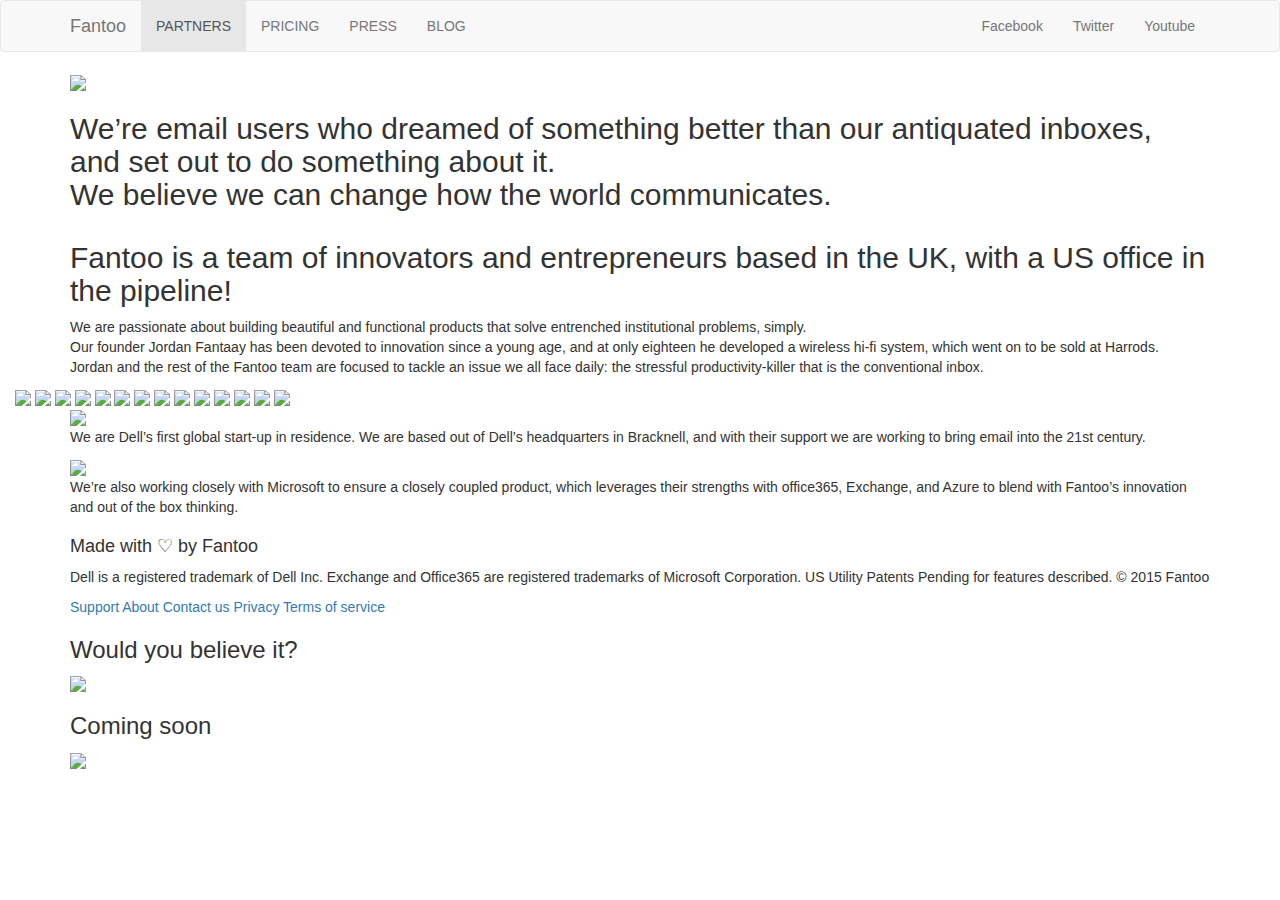
==== about.html @ 9279d4f7 "Added all webpages and basic html content" ====
<!DOCTYPE html>
<html lang="en">
  <head>
    <meta charset="utf-8">
    <meta http-equiv="X-UA-Compatible" content="IE=edge">
    <meta name="viewport" content="width=device-width, initial-scale=1">
    <!-- The above 3 meta tags *must* come first in the head; any other head content must come *after* these tags -->
    <title>About Page | Fantoo</title>

    <!-- Bootstrap -->
    <link href="css/bootstrap.min.css" rel="stylesheet">
    <link href="css/style.css" rel="stylesheet">
    <!-- HTML5 shim and Respond.js for IE8 support of HTML5 elements and media queries -->
    <!-- WARNING: Respond.js doesn't work if you view the page via file:// -->
    <!--[if lt IE 9]>
      <script src="https://oss.maxcdn.com/html5shiv/3.7.2/html5shiv.min.js"></script>
      <script src="https://oss.maxcdn.com/respond/1.4.2/respond.min.js"></script>
    <![endif]-->
  </head>
  <body>
    <nav class="navbar navbar-default">
      <div class="container">
        <div class="navbar-header">
          <button type="button" class="navbar-toggle collapsed" data-toggle="collapse" data-target="#navbar" aria-expanded="false" aria-controls="navbar">
            <span class="sr-only">Toggle navigation</span>
            <span class="icon-bar"></span>
            <span class="icon-bar"></span>
            <span class="icon-bar"></span>
          </button>
          <a class="navbar-brand" href="#">Fantoo</a>
        </div>
        <div id="navbar" class="navbar-collapse collapse">
          <ul class="nav navbar-nav">
            <li class="active"><a href="#">PARTNERS</a></li>
            <li><a href="#about">PRICING</a></li>
            <li><a href="#contact">PRESS</a></li>
            <li><a href="#contact">BLOG</a></li>
          </ul>
          <ul class="nav navbar-nav navbar-right">
            <li><a href="#">Facebook</a></li>
            <li><a href="#">Twitter</a></li>
            <li><a href="#">Youtube</a></li>
          </ul>
        </div>
      </div>
    </nav>
    <div class="container-fluid">
      <div class="container">
        <img src="http://lorempixel.com/50/50">
        <h2>We’re email users who dreamed of something better than our antiquated inboxes, and set out to do something about it.</br>We believe we can change how the world communicates.</h2>
      </div>
    </div>
    <div class="container-fluid">
      <div class="container">
        <h2>Fantoo is a team of innovators and entrepreneurs based in the UK, with a US office in the pipeline!</h2>
        <p>We are passionate about building beautiful and functional products that solve entrenched institutional problems, simply.</br>
        Our founder Jordan Fantaay has been devoted to innovation since a young age, and at only eighteen he developed a wireless hi-fi system, which went on to be sold at Harrods.</br>
        Jordan and the rest of the Fantoo team are focused to tackle an issue we all face daily: the stressful productivity-killer that is the conventional inbox.</p>
      </div>
    </div>
    <div class="container-fluid">
      <img src="http://lorempixel.com/100/100/">
      <img src="http://lorempixel.com/100/100/">
      <img src="http://lorempixel.com/100/100/">
      <img src="http://lorempixel.com/100/100/">
      <img src="http://lorempixel.com/100/100/">
      <img src="http://lorempixel.com/100/100/">
      <img src="http://lorempixel.com/100/100/">
      <img src="http://lorempixel.com/100/100/">
      <img src="http://lorempixel.com/100/100/">
      <img src="http://lorempixel.com/100/100/">
      <img src="http://lorempixel.com/100/100/">
      <img src="http://lorempixel.com/100/100/">
      <img src="http://lorempixel.com/100/100/">
      <img src="http://lorempixel.com/100/100/">
    </div>
    <div class="container-fluid">
      <div class="container">
        <img src="http://lorempixel.com/50/50">
        <p>We are Dell’s first global start-up in residence. We are based out of Dell’s headquarters in Bracknell, and with their support we are working to bring email into the 21st century.</p>
      </div>
    </div>
    <div class="container-fluid">
      <div class="container">
        <img src="http://lorempixel.com/50/50">
        <p>We’re also working closely with Microsoft to ensure a closely coupled product, which leverages their strengths with office365, Exchange, and Azure to blend with Fantoo’s innovation and out of the box thinking.</p>
      </div>
    </div>
    <footer class="container">
      <h4>Made with &#9825; by Fantoo</h4>
      <p>Dell is a registered trademark of Dell Inc. Exchange and Office365 are registered trademarks of Microsoft Corporation. US Utility Patents Pending for features described.
      &#169; 2015 Fantoo</p>
      <div>
        <a href="#">Support</a>
        <a href="#">About</a>
        <a href="#">Contact us</a>
        <a href="#">Privacy</a>
        <a href="#">Terms of service</a>
      </div>
      <div>
        <h3>Would you believe it?</h3>
        <img src="http://lorempixel.com/100/50/">
      </div>
      <div>
        <h3>Coming soon</h3>
        <img src="http://lorempixel.com/100/50/">
      </div>
    </footer>
    <!-- jQuery (necessary for Bootstrap's JavaScript plugins) -->
    <script src="https://ajax.googleapis.com/ajax/libs/jquery/1.11.3/jquery.min.js"></script>
    <!-- Include all compiled plugins (below), or include individual files as needed -->
    <script src="js/bootstrap.min.js"></script>
  </body>
</html>
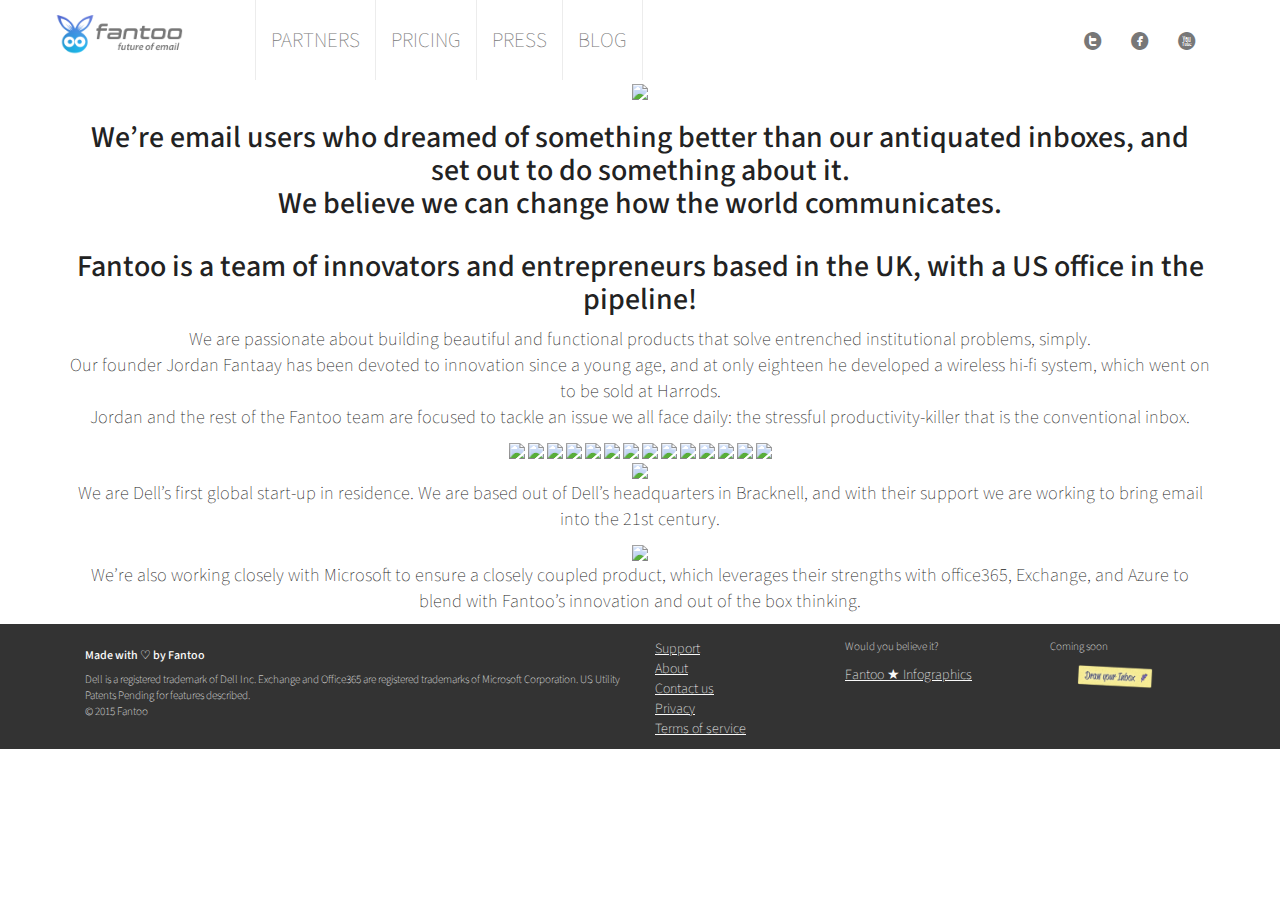
==== commit e5e63f59: "Added nav and footer to most pages. Added styling to press page." ====
--- a/about.html
+++ b/about.html
@@ -5,11 +5,16 @@
     <meta http-equiv="X-UA-Compatible" content="IE=edge">
     <meta name="viewport" content="width=device-width, initial-scale=1">
     <!-- The above 3 meta tags *must* come first in the head; any other head content must come *after* these tags -->
-    <title>About Page | Fantoo</title>
+    <title>Fantoo - Future Of Email</title>
 
     <!-- Bootstrap -->
     <link href="css/bootstrap.min.css" rel="stylesheet">
+    <!-- Custome -->
+    <link rel="stylesheet" type="text/css" href="fonts/budicon/css/budicon.css">
+    <link rel="stylesheet" type="text/css" href="fonts/monosocialiconsfont/css/monosocialiconsfont.css">
     <link href="css/style.css" rel="stylesheet">
+    <!-- Google Fonts -->
+    <link href='https://fonts.googleapis.com/css?family=Source+Sans+Pro:400,400italic,700,300' rel='stylesheet' type='text/css'>
     <!-- HTML5 shim and Respond.js for IE8 support of HTML5 elements and media queries -->
     <!-- WARNING: Respond.js doesn't work if you view the page via file:// -->
     <!--[if lt IE 9]>
@@ -23,23 +28,21 @@
         <div class="navbar-header">
           <button type="button" class="navbar-toggle collapsed" data-toggle="collapse" data-target="#navbar" aria-expanded="false" aria-controls="navbar">
             <span class="sr-only">Toggle navigation</span>
-            <span class="icon-bar"></span>
-            <span class="icon-bar"></span>
-            <span class="icon-bar"></span>
+            <h5>MENU</h5>
           </button>
-          <a class="navbar-brand" href="#">Fantoo</a>
+          <a class="navbar-brand logo" href="index.html"></a>
         </div>
         <div id="navbar" class="navbar-collapse collapse">
           <ul class="nav navbar-nav">
-            <li class="active"><a href="#">PARTNERS</a></li>
-            <li><a href="#about">PRICING</a></li>
-            <li><a href="#contact">PRESS</a></li>
-            <li><a href="#contact">BLOG</a></li>
+            <li><a href="resellers_partners.html">PARTNERS</a></li>
+            <li><a href="pricing.html">PRICING</a></li>
+            <li><a href="press.html">PRESS</a></li>
+            <li><a class="last_nav_link" href="http://blog.fantoo.net/">BLOG</a></li>
           </ul>
-          <ul class="nav navbar-nav navbar-right">
-            <li><a href="#">Facebook</a></li>
-            <li><a href="#">Twitter</a></li>
-            <li><a href="#">Youtube</a></li>
+          <ul class="nav navbar-nav navbar-right hidden-sm hidden-xs social_buttons">
+            <li><a href="#"><i class="monosocial-circletwitter" ></i></a></li>
+            <li><a href="#"><i class="monosocial-circlefacebook"></i></a></li>
+            <li><a href="#"><i class="monosocial-circleyoutube"></i></a></li>
           </ul>
         </div>
       </div>
@@ -86,24 +89,29 @@
         <p>We’re also working closely with Microsoft to ensure a closely coupled product, which leverages their strengths with office365, Exchange, and Azure to blend with Fantoo’s innovation and out of the box thinking.</p>
       </div>
     </div>
-    <footer class="container">
-      <h4>Made with &#9825; by Fantoo</h4>
-      <p>Dell is a registered trademark of Dell Inc. Exchange and Office365 are registered trademarks of Microsoft Corporation. US Utility Patents Pending for features described.
-      &#169; 2015 Fantoo</p>
-      <div>
-        <a href="#">Support</a>
-        <a href="#">About</a>
-        <a href="#">Contact us</a>
-        <a href="#">Privacy</a>
-        <a href="#">Terms of service</a>
-      </div>
-      <div>
-        <h3>Would you believe it?</h3>
-        <img src="http://lorempixel.com/100/50/">
-      </div>
-      <div>
-        <h3>Coming soon</h3>
-        <img src="http://lorempixel.com/100/50/">
+    <footer class="container_fluid">
+      <div class="container">
+        <div class="col-xs-12 col-md-6 left_align_md">
+          <h6>Made with &#9825; by Fantoo</h6>
+          <p >Dell is a registered trademark of Dell Inc. Exchange and Office365 are registered trademarks of Microsoft Corporation. US Utility Patents Pending for features described.
+          <br>
+          &#169;  2015 Fantoo</p>
+        </div>
+        <ul class="col-xs-6 col-md-2 left_align_md">
+          <li><a href="support.html">Support</a></li>
+          <li><a href="about.html">About</a></li>
+          <li><a href="contact.html">Contact us</a></li>
+          <li><a href="privacy.html">Privacy</a></li>
+          <li><a href="terms_of_service.html">Terms of service</a></li>
+        </ul>
+        <div class="col-xs-6 col-md-2 left_align_md">
+          <p>Would you believe it?</p>
+          <a href="#">Fantoo ★ Infographics</a>
+        </div>
+        <div class="col-xs-6 col-md-2 coming_soon left_align_md">
+          <p class="col-xs-12 ">Coming soon</p>
+          <img class="col-xs-8 col-xs-offset-2" src="images/drawyourinbox.png">
+        </div>
       </div>
     </footer>
     <!-- jQuery (necessary for Bootstrap's JavaScript plugins) -->
--- a/fonts/budicon/css/budicon.css
+++ b/fonts/budicon/css/budicon.css
@@ -0,0 +1,2590 @@
+@charset "UTF-8";
+
+@font-face {
+  font-family: "budicon";
+  src:url("../fonts/budicon.eot");
+  src:url("../fonts/budicon.eot?#iefix") format("embedded-opentype"),
+    url("../fonts/budicon.woff") format("woff"),
+    url("../fonts/budicon.ttf") format("truetype"),
+    url("../fonts/budicon.svg#budicon") format("svg");
+  font-weight: normal;
+  font-style: normal;
+
+}
+
+/*[data-icon]:before {
+  font-family: "budicon" !important;
+  content: attr(data-icon);
+  font-style: normal !important;
+  font-weight: normal !important;
+  font-variant: normal !important;
+  text-transform: none !important;
+  speak: none;
+  line-height: 1;
+  -webkit-font-smoothing: antialiased;
+  -moz-osx-font-smoothing: grayscale;
+}*/
+
+[class^="budicon-"]:before,
+[class*=" budicon-"]:before {
+  font-family: "budicon" !important;
+  font-style: normal !important;
+  font-weight: normal !important;
+  font-variant: normal !important;
+  text-transform: none !important;
+  speak: none;
+  line-height: 1;
+  -webkit-font-smoothing: antialiased;
+  -moz-osx-font-smoothing: grayscale;
+}
+
+.budicon-budicon:before {
+  content: "a";
+}
+.budicon-budicon-1:before {
+  content: "b";
+}
+.budicon-budicon-2:before {
+  content: "c";
+}
+.budicon-budicon-3:before {
+  content: "d";
+}
+.budicon-budicon-4:before {
+  content: "e";
+}
+.budicon-budicon-5:before {
+  content: "f";
+}
+.budicon-budicon-6:before {
+  content: "g";
+}
+.budicon-budicon-7:before {
+  content: "h";
+}
+.budicon-budicon-8:before {
+  content: "i";
+}
+.budicon-budicon-9:before {
+  content: "j";
+}
+.budicon-budicon-10:before {
+  content: "k";
+}
+.budicon-budicon-11:before {
+  content: "l";
+}
+.budicon-budicon-12:before {
+  content: "m";
+}
+.budicon-budicon-13:before {
+  content: "n";
+}
+.budicon-budicon-14:before {
+  content: "o";
+}
+.budicon-budicon-15:before {
+  content: "p";
+}
+.budicon-budicon-16:before {
+  content: "q";
+}
+.budicon-budicon-17:before {
+  content: "r";
+}
+.budicon-budicon-18:before {
+  content: "s";
+}
+.budicon-budicon-19:before {
+  content: "t";
+}
+.budicon-budicon-20:before {
+  content: "u";
+}
+.budicon-budicon-21:before {
+  content: "v";
+}
+.budicon-budicon-22:before {
+  content: "w";
+}
+.budicon-budicon-23:before {
+  content: "x";
+}
+.budicon-budicon-24:before {
+  content: "y";
+}
+.budicon-budicon-25:before {
+  content: "z";
+}
+.budicon-budicon-26:before {
+  content: "A";
+}
+.budicon-budicon-27:before {
+  content: "B";
+}
+.budicon-budicon-28:before {
+  content: "C";
+}
+.budicon-budicon-29:before {
+  content: "D";
+}
+.budicon-budicon-30:before {
+  content: "E";
+}
+.budicon-budicon-31:before {
+  content: "F";
+}
+.budicon-budicon-32:before {
+  content: "G";
+}
+.budicon-budicon-33:before {
+  content: "H";
+}
+.budicon-budicon-34:before {
+  content: "I";
+}
+.budicon-budicon-35:before {
+  content: "J";
+}
+.budicon-budicon-36:before {
+  content: "K";
+}
+.budicon-budicon-37:before {
+  content: "L";
+}
+.budicon-budicon-38:before {
+  content: "M";
+}
+.budicon-budicon-39:before {
+  content: "N";
+}
+.budicon-budicon-40:before {
+  content: "O";
+}
+.budicon-budicon-41:before {
+  content: "P";
+}
+.budicon-budicon-42:before {
+  content: "Q";
+}
+.budicon-budicon-43:before {
+  content: "R";
+}
+.budicon-budicon-44:before {
+  content: "S";
+}
+.budicon-budicon-45:before {
+  content: "T";
+}
+.budicon-budicon-46:before {
+  content: "U";
+}
+.budicon-budicon-47:before {
+  content: "V";
+}
+.budicon-budicon-48:before {
+  content: "W";
+}
+.budicon-budicon-49:before {
+  content: "X";
+}
+.budicon-budicon-50:before {
+  content: "Y";
+}
+.budicon-budicon-51:before {
+  content: "Z";
+}
+.budicon-budicon-52:before {
+  content: "0";
+}
+.budicon-budicon-53:before {
+  content: "1";
+}
+.budicon-budicon-54:before {
+  content: "2";
+}
+.budicon-budicon-55:before {
+  content: "3";
+}
+.budicon-budicon-56:before {
+  content: "4";
+}
+.budicon-budicon-57:before {
+  content: "5";
+}
+.budicon-budicon-58:before {
+  content: "6";
+}
+.budicon-budicon-59:before {
+  content: "7";
+}
+.budicon-budicon-60:before {
+  content: "8";
+}
+.budicon-budicon-61:before {
+  content: "9";
+}
+.budicon-budicon-62:before {
+  content: "!";
+}
+.budicon-budicon-63:before {
+  content: "\"";
+}
+.budicon-budicon-64:before {
+  content: "#";
+}
+.budicon-budicon-65:before {
+  content: "$";
+}
+.budicon-budicon-66:before {
+  content: "%";
+}
+.budicon-budicon-67:before {
+  content: "&";
+}
+.budicon-budicon-68:before {
+  content: "'";
+}
+.budicon-budicon-69:before {
+  content: "(";
+}
+.budicon-budicon-70:before {
+  content: ")";
+}
+.budicon-budicon-71:before {
+  content: "*";
+}
+.budicon-budicon-72:before {
+  content: "+";
+}
+.budicon-budicon-73:before {
+  content: ",";
+}
+.budicon-budicon-74:before {
+  content: "-";
+}
+.budicon-budicon-75:before {
+  content: ".";
+}
+.budicon-budicon-76:before {
+  content: "/";
+}
+.budicon-budicon-77:before {
+  content: ":";
+}
+.budicon-budicon-78:before {
+  content: ";";
+}
+.budicon-budicon-79:before {
+  content: "<";
+}
+.budicon-budicon-80:before {
+  content: "=";
+}
+.budicon-budicon-81:before {
+  content: ">";
+}
+.budicon-budicon-82:before {
+  content: "?";
+}
+.budicon-budicon-83:before {
+  content: "@";
+}
+.budicon-budicon-84:before {
+  content: "[";
+}
+.budicon-budicon-85:before {
+  content: "]";
+}
+.budicon-budicon-86:before {
+  content: "^";
+}
+.budicon-budicon-87:before {
+  content: "_";
+}
+.budicon-budicon-88:before {
+  content: "`";
+}
+.budicon-budicon-89:before {
+  content: "{";
+}
+.budicon-budicon-90:before {
+  content: "|";
+}
+.budicon-budicon-91:before {
+  content: "}";
+}
+.budicon-budicon-92:before {
+  content: "~";
+}
+.budicon-budicon-93:before {
+  content: "\\";
+}
+.budicon-budicon-94:before {
+  content: "\e000";
+}
+.budicon-budicon-95:before {
+  content: "\e001";
+}
+.budicon-budicon-96:before {
+  content: "\e002";
+}
+.budicon-budicon-97:before {
+  content: "\e003";
+}
+.budicon-budicon-98:before {
+  content: "\e004";
+}
+.budicon-budicon-99:before {
+  content: "\e005";
+}
+.budicon-budicon-100:before {
+  content: "\e006";
+}
+.budicon-budicon-101:before {
+  content: "\e007";
+}
+.budicon-budicon-102:before {
+  content: "\e008";
+}
+.budicon-budicon-103:before {
+  content: "\e009";
+}
+.budicon-budicon-104:before {
+  content: "\e00a";
+}
+.budicon-budicon-105:before {
+  content: "\e00b";
+}
+.budicon-budicon-106:before {
+  content: "\e00c";
+}
+.budicon-budicon-107:before {
+  content: "\e00d";
+}
+.budicon-budicon-108:before {
+  content: "\e00e";
+}
+.budicon-budicon-109:before {
+  content: "\e00f";
+}
+.budicon-budicon-110:before {
+  content: "\e010";
+}
+.budicon-budicon-111:before {
+  content: "\e011";
+}
+.budicon-budicon-112:before {
+  content: "\e012";
+}
+.budicon-budicon-113:before {
+  content: "\e013";
+}
+.budicon-budicon-114:before {
+  content: "\e014";
+}
+.budicon-budicon-115:before {
+  content: "\e015";
+}
+.budicon-budicon-116:before {
+  content: "\e016";
+}
+.budicon-budicon-117:before {
+  content: "\e017";
+}
+.budicon-budicon-118:before {
+  content: "\e018";
+}
+.budicon-budicon-119:before {
+  content: "\e019";
+}
+.budicon-budicon-120:before {
+  content: "\e01a";
+}
+.budicon-budicon-121:before {
+  content: "\e01b";
+}
+.budicon-budicon-122:before {
+  content: "\e01c";
+}
+.budicon-budicon-123:before {
+  content: "\e01d";
+}
+.budicon-budicon-124:before {
+  content: "\e01e";
+}
+.budicon-budicon-125:before {
+  content: "\e01f";
+}
+.budicon-budicon-126:before {
+  content: "\e020";
+}
+.budicon-budicon-127:before {
+  content: "\e021";
+}
+.budicon-budicon-128:before {
+  content: "\e022";
+}
+.budicon-budicon-129:before {
+  content: "\e023";
+}
+.budicon-budicon-130:before {
+  content: "\e024";
+}
+.budicon-budicon-131:before {
+  content: "\e025";
+}
+.budicon-budicon-132:before {
+  content: "\e026";
+}
+.budicon-budicon-133:before {
+  content: "\e027";
+}
+.budicon-budicon-134:before {
+  content: "\e028";
+}
+.budicon-budicon-135:before {
+  content: "\e029";
+}
+.budicon-budicon-136:before {
+  content: "\e02a";
+}
+.budicon-budicon-137:before {
+  content: "\e02b";
+}
+.budicon-budicon-138:before {
+  content: "\e02c";
+}
+.budicon-budicon-139:before {
+  content: "\e02d";
+}
+.budicon-budicon-140:before {
+  content: "\e02e";
+}
+.budicon-budicon-141:before {
+  content: "\e02f";
+}
+.budicon-budicon-142:before {
+  content: "\e030";
+}
+.budicon-budicon-143:before {
+  content: "\e031";
+}
+.budicon-budicon-144:before {
+  content: "\e032";
+}
+.budicon-budicon-145:before {
+  content: "\e033";
+}
+.budicon-budicon-146:before {
+  content: "\e034";
+}
+.budicon-budicon-147:before {
+  content: "\e035";
+}
+.budicon-budicon-148:before {
+  content: "\e036";
+}
+.budicon-budicon-149:before {
+  content: "\e037";
+}
+.budicon-budicon-150:before {
+  content: "\e038";
+}
+.budicon-budicon-151:before {
+  content: "\e039";
+}
+.budicon-budicon-152:before {
+  content: "\e03a";
+}
+.budicon-budicon-153:before {
+  content: "\e03b";
+}
+.budicon-budicon-154:before {
+  content: "\e03c";
+}
+.budicon-budicon-155:before {
+  content: "\e03d";
+}
+.budicon-budicon-156:before {
+  content: "\e03e";
+}
+.budicon-budicon-157:before {
+  content: "\e03f";
+}
+.budicon-budicon-158:before {
+  content: "\e040";
+}
+.budicon-budicon-159:before {
+  content: "\e041";
+}
+.budicon-budicon-160:before {
+  content: "\e042";
+}
+.budicon-budicon-161:before {
+  content: "\e043";
+}
+.budicon-budicon-162:before {
+  content: "\e044";
+}
+.budicon-budicon-163:before {
+  content: "\e045";
+}
+.budicon-budicon-164:before {
+  content: "\e046";
+}
+.budicon-budicon-165:before {
+  content: "\e047";
+}
+.budicon-budicon-166:before {
+  content: "\e048";
+}
+.budicon-budicon-167:before {
+  content: "\e049";
+}
+.budicon-budicon-168:before {
+  content: "\e04a";
+}
+.budicon-budicon-169:before {
+  content: "\e04b";
+}
+.budicon-budicon-170:before {
+  content: "\e04c";
+}
+.budicon-budicon-171:before {
+  content: "\e04d";
+}
+.budicon-budicon-172:before {
+  content: "\e04e";
+}
+.budicon-budicon-173:before {
+  content: "\e04f";
+}
+.budicon-budicon-174:before {
+  content: "\e050";
+}
+.budicon-budicon-175:before {
+  content: "\e051";
+}
+.budicon-budicon-176:before {
+  content: "\e052";
+}
+.budicon-budicon-177:before {
+  content: "\e053";
+}
+.budicon-budicon-178:before {
+  content: "\e054";
+}
+.budicon-budicon-179:before {
+  content: "\e055";
+}
+.budicon-budicon-180:before {
+  content: "\e056";
+}
+.budicon-budicon-181:before {
+  content: "\e057";
+}
+.budicon-budicon-182:before {
+  content: "\e058";
+}
+.budicon-budicon-183:before {
+  content: "\e059";
+}
+.budicon-budicon-184:before {
+  content: "\e05a";
+}
+.budicon-budicon-185:before {
+  content: "\e05b";
+}
+.budicon-budicon-186:before {
+  content: "\e05c";
+}
+.budicon-budicon-187:before {
+  content: "\e05d";
+}
+.budicon-budicon-188:before {
+  content: "\e05e";
+}
+.budicon-budicon-189:before {
+  content: "\e05f";
+}
+.budicon-budicon-190:before {
+  content: "\e060";
+}
+.budicon-budicon-191:before {
+  content: "\e061";
+}
+.budicon-budicon-192:before {
+  content: "\e062";
+}
+.budicon-budicon-193:before {
+  content: "\e063";
+}
+.budicon-budicon-194:before {
+  content: "\e064";
+}
+.budicon-budicon-195:before {
+  content: "\e065";
+}
+.budicon-budicon-196:before {
+  content: "\e066";
+}
+.budicon-budicon-197:before {
+  content: "\e067";
+}
+.budicon-budicon-198:before {
+  content: "\e068";
+}
+.budicon-budicon-199:before {
+  content: "\e069";
+}
+.budicon-budicon-200:before {
+  content: "\e06a";
+}
+.budicon-budicon-201:before {
+  content: "\e06b";
+}
+.budicon-budicon-202:before {
+  content: "\e06c";
+}
+.budicon-budicon-203:before {
+  content: "\e06d";
+}
+.budicon-budicon-204:before {
+  content: "\e06e";
+}
+.budicon-budicon-205:before {
+  content: "\e06f";
+}
+.budicon-budicon-206:before {
+  content: "\e070";
+}
+.budicon-budicon-207:before {
+  content: "\e071";
+}
+.budicon-budicon-208:before {
+  content: "\e072";
+}
+.budicon-budicon-209:before {
+  content: "\e073";
+}
+.budicon-budicon-210:before {
+  content: "\e074";
+}
+.budicon-budicon-211:before {
+  content: "\e075";
+}
+.budicon-budicon-212:before {
+  content: "\e076";
+}
+.budicon-budicon-213:before {
+  content: "\e077";
+}
+.budicon-budicon-214:before {
+  content: "\e078";
+}
+.budicon-budicon-215:before {
+  content: "\e079";
+}
+.budicon-budicon-216:before {
+  content: "\e07a";
+}
+.budicon-budicon-217:before {
+  content: "\e07b";
+}
+.budicon-budicon-218:before {
+  content: "\e07c";
+}
+.budicon-budicon-219:before {
+  content: "\e07d";
+}
+.budicon-budicon-220:before {
+  content: "\e07e";
+}
+.budicon-budicon-221:before {
+  content: "\e07f";
+}
+.budicon-budicon-222:before {
+  content: "\e080";
+}
+.budicon-budicon-223:before {
+  content: "\e081";
+}
+.budicon-budicon-224:before {
+  content: "\e082";
+}
+.budicon-budicon-225:before {
+  content: "\e083";
+}
+.budicon-budicon-226:before {
+  content: "\e084";
+}
+.budicon-budicon-227:before {
+  content: "\e085";
+}
+.budicon-budicon-228:before {
+  content: "\e086";
+}
+.budicon-budicon-229:before {
+  content: "\e087";
+}
+.budicon-budicon-230:before {
+  content: "\e088";
+}
+.budicon-budicon-231:before {
+  content: "\e089";
+}
+.budicon-budicon-232:before {
+  content: "\e08a";
+}
+.budicon-budicon-233:before {
+  content: "\e08b";
+}
+.budicon-budicon-234:before {
+  content: "\e08c";
+}
+.budicon-budicon-235:before {
+  content: "\e08d";
+}
+.budicon-budicon-236:before {
+  content: "\e08e";
+}
+.budicon-budicon-237:before {
+  content: "\e08f";
+}
+.budicon-budicon-238:before {
+  content: "\e090";
+}
+.budicon-budicon-239:before {
+  content: "\e091";
+}
+.budicon-budicon-240:before {
+  content: "\e092";
+}
+.budicon-budicon-241:before {
+  content: "\e093";
+}
+.budicon-budicon-242:before {
+  content: "\e094";
+}
+.budicon-budicon-243:before {
+  content: "\e095";
+}
+.budicon-budicon-244:before {
+  content: "\e096";
+}
+.budicon-budicon-245:before {
+  content: "\e097";
+}
+.budicon-budicon-246:before {
+  content: "\e098";
+}
+.budicon-budicon-247:before {
+  content: "\e099";
+}
+.budicon-budicon-248:before {
+  content: "\e09a";
+}
+.budicon-budicon-249:before {
+  content: "\e09b";
+}
+.budicon-budicon-250:before {
+  content: "\e09c";
+}
+.budicon-budicon-251:before {
+  content: "\e09d";
+}
+.budicon-budicon-252:before {
+  content: "\e09e";
+}
+.budicon-budicon-253:before {
+  content: "\e09f";
+}
+.budicon-budicon-254:before {
+  content: "\e0a0";
+}
+.budicon-budicon-255:before {
+  content: "\e0a1";
+}
+.budicon-budicon-256:before {
+  content: "\e0a2";
+}
+.budicon-budicon-257:before {
+  content: "\e0a3";
+}
+.budicon-budicon-258:before {
+  content: "\e0a4";
+}
+.budicon-budicon-259:before {
+  content: "\e0a5";
+}
+.budicon-budicon-260:before {
+  content: "\e0a6";
+}
+.budicon-budicon-261:before {
+  content: "\e0a7";
+}
+.budicon-budicon-262:before {
+  content: "\e0a8";
+}
+.budicon-budicon-263:before {
+  content: "\e0a9";
+}
+.budicon-budicon-264:before {
+  content: "\e0aa";
+}
+.budicon-budicon-265:before {
+  content: "\e0ab";
+}
+.budicon-budicon-266:before {
+  content: "\e0ac";
+}
+.budicon-budicon-267:before {
+  content: "\e0ad";
+}
+.budicon-budicon-268:before {
+  content: "\e0ae";
+}
+.budicon-budicon-269:before {
+  content: "\e0af";
+}
+.budicon-budicon-270:before {
+  content: "\e0b0";
+}
+.budicon-budicon-271:before {
+  content: "\e0b1";
+}
+.budicon-budicon-272:before {
+  content: "\e0b2";
+}
+.budicon-budicon-273:before {
+  content: "\e0b3";
+}
+.budicon-budicon-274:before {
+  content: "\e0b4";
+}
+.budicon-budicon-275:before {
+  content: "\e0b5";
+}
+.budicon-budicon-276:before {
+  content: "\e0b6";
+}
+.budicon-budicon-277:before {
+  content: "\e0b7";
+}
+.budicon-budicon-278:before {
+  content: "\e0b8";
+}
+.budicon-budicon-279:before {
+  content: "\e0b9";
+}
+.budicon-budicon-280:before {
+  content: "\e0ba";
+}
+.budicon-budicon-281:before {
+  content: "\e0bb";
+}
+.budicon-budicon-282:before {
+  content: "\e0bc";
+}
+.budicon-budicon-283:before {
+  content: "\e0bd";
+}
+.budicon-budicon-284:before {
+  content: "\e0be";
+}
+.budicon-budicon-285:before {
+  content: "\e0bf";
+}
+.budicon-budicon-286:before {
+  content: "\e0c0";
+}
+.budicon-budicon-287:before {
+  content: "\e0c1";
+}
+.budicon-budicon-288:before {
+  content: "\e0c2";
+}
+.budicon-budicon-289:before {
+  content: "\e0c3";
+}
+.budicon-budicon-290:before {
+  content: "\e0c4";
+}
+.budicon-budicon-291:before {
+  content: "\e0c5";
+}
+.budicon-budicon-292:before {
+  content: "\e0c6";
+}
+.budicon-budicon-293:before {
+  content: "\e0c7";
+}
+.budicon-budicon-294:before {
+  content: "\e0c8";
+}
+.budicon-budicon-295:before {
+  content: "\e0c9";
+}
+.budicon-budicon-296:before {
+  content: "\e0ca";
+}
+.budicon-budicon-297:before {
+  content: "\e0cb";
+}
+.budicon-budicon-298:before {
+  content: "\e0cc";
+}
+.budicon-budicon-299:before {
+  content: "\e0cd";
+}
+.budicon-budicon-300:before {
+  content: "\e0ce";
+}
+.budicon-budicon-301:before {
+  content: "\e0cf";
+}
+.budicon-budicon-302:before {
+  content: "\e0d0";
+}
+.budicon-budicon-303:before {
+  content: "\e0d1";
+}
+.budicon-budicon-304:before {
+  content: "\e0d2";
+}
+.budicon-budicon-305:before {
+  content: "\e0d3";
+}
+.budicon-budicon-306:before {
+  content: "\e0d4";
+}
+.budicon-budicon-307:before {
+  content: "\e0d5";
+}
+.budicon-budicon-308:before {
+  content: "\e0d6";
+}
+.budicon-budicon-309:before {
+  content: "\e0d7";
+}
+.budicon-budicon-310:before {
+  content: "\e0d8";
+}
+.budicon-budicon-311:before {
+  content: "\e0d9";
+}
+.budicon-budicon-312:before {
+  content: "\e0da";
+}
+.budicon-budicon-313:before {
+  content: "\e0db";
+}
+.budicon-budicon-314:before {
+  content: "\e0dc";
+}
+.budicon-budicon-315:before {
+  content: "\e0dd";
+}
+.budicon-budicon-316:before {
+  content: "\e0de";
+}
+.budicon-budicon-317:before {
+  content: "\e0df";
+}
+.budicon-budicon-318:before {
+  content: "\e0e0";
+}
+.budicon-budicon-319:before {
+  content: "\e0e1";
+}
+.budicon-budicon-320:before {
+  content: "\e0e2";
+}
+.budicon-budicon-321:before {
+  content: "\e0e3";
+}
+.budicon-budicon-322:before {
+  content: "\e0e4";
+}
+.budicon-budicon-323:before {
+  content: "\e0e5";
+}
+.budicon-budicon-324:before {
+  content: "\e0e6";
+}
+.budicon-budicon-325:before {
+  content: "\e0e7";
+}
+.budicon-budicon-326:before {
+  content: "\e0e8";
+}
+.budicon-budicon-327:before {
+  content: "\e0e9";
+}
+.budicon-budicon-328:before {
+  content: "\e0ea";
+}
+.budicon-budicon-329:before {
+  content: "\e0eb";
+}
+.budicon-budicon-330:before {
+  content: "\e0ec";
+}
+.budicon-budicon-331:before {
+  content: "\e0ed";
+}
+.budicon-budicon-332:before {
+  content: "\e0ee";
+}
+.budicon-budicon-333:before {
+  content: "\e0ef";
+}
+.budicon-budicon-334:before {
+  content: "\e0f0";
+}
+.budicon-budicon-335:before {
+  content: "\e0f1";
+}
+.budicon-budicon-336:before {
+  content: "\e0f2";
+}
+.budicon-budicon-337:before {
+  content: "\e0f3";
+}
+.budicon-budicon-338:before {
+  content: "\e0f4";
+}
+.budicon-budicon-339:before {
+  content: "\e0f5";
+}
+.budicon-budicon-340:before {
+  content: "\e0f6";
+}
+.budicon-budicon-341:before {
+  content: "\e0f7";
+}
+.budicon-budicon-342:before {
+  content: "\e0f8";
+}
+.budicon-budicon-343:before {
+  content: "\e0f9";
+}
+.budicon-budicon-344:before {
+  content: "\e0fa";
+}
+.budicon-budicon-345:before {
+  content: "\e0fb";
+}
+.budicon-budicon-346:before {
+  content: "\e0fc";
+}
+.budicon-budicon-347:before {
+  content: "\e0fd";
+}
+.budicon-budicon-348:before {
+  content: "\e0fe";
+}
+.budicon-budicon-349:before {
+  content: "\e0ff";
+}
+.budicon-budicon-350:before {
+  content: "\e100";
+}
+.budicon-budicon-351:before {
+  content: "\e101";
+}
+.budicon-budicon-352:before {
+  content: "\e102";
+}
+.budicon-budicon-353:before {
+  content: "\e103";
+}
+.budicon-budicon-354:before {
+  content: "\e104";
+}
+.budicon-budicon-355:before {
+  content: "\e105";
+}
+.budicon-budicon-356:before {
+  content: "\e106";
+}
+.budicon-budicon-357:before {
+  content: "\e107";
+}
+.budicon-budicon-358:before {
+  content: "\e108";
+}
+.budicon-budicon-359:before {
+  content: "\e109";
+}
+.budicon-budicon-360:before {
+  content: "\e10a";
+}
+.budicon-budicon-361:before {
+  content: "\e10b";
+}
+.budicon-budicon-362:before {
+  content: "\e10c";
+}
+.budicon-budicon-363:before {
+  content: "\e10d";
+}
+.budicon-budicon-364:before {
+  content: "\e10e";
+}
+.budicon-budicon-365:before {
+  content: "\e10f";
+}
+.budicon-budicon-366:before {
+  content: "\e110";
+}
+.budicon-budicon-367:before {
+  content: "\e111";
+}
+.budicon-budicon-368:before {
+  content: "\e112";
+}
+.budicon-budicon-369:before {
+  content: "\e113";
+}
+.budicon-budicon-370:before {
+  content: "\e114";
+}
+.budicon-budicon-371:before {
+  content: "\e115";
+}
+.budicon-budicon-372:before {
+  content: "\e116";
+}
+.budicon-budicon-373:before {
+  content: "\e117";
+}
+.budicon-budicon-374:before {
+  content: "\e118";
+}
+.budicon-budicon-375:before {
+  content: "\e119";
+}
+.budicon-budicon-376:before {
+  content: "\e11a";
+}
+.budicon-budicon-377:before {
+  content: "\e11b";
+}
+.budicon-budicon-378:before {
+  content: "\e11c";
+}
+.budicon-budicon-379:before {
+  content: "\e11d";
+}
+.budicon-budicon-380:before {
+  content: "\e11e";
+}
+.budicon-budicon-381:before {
+  content: "\e11f";
+}
+.budicon-budicon-382:before {
+  content: "\e120";
+}
+.budicon-budicon-383:before {
+  content: "\e121";
+}
+.budicon-budicon-384:before {
+  content: "\e122";
+}
+.budicon-budicon-385:before {
+  content: "\e123";
+}
+.budicon-budicon-386:before {
+  content: "\e124";
+}
+.budicon-budicon-387:before {
+  content: "\e125";
+}
+.budicon-budicon-388:before {
+  content: "\e126";
+}
+.budicon-budicon-389:before {
+  content: "\e127";
+}
+.budicon-budicon-390:before {
+  content: "\e128";
+}
+.budicon-budicon-391:before {
+  content: "\e129";
+}
+.budicon-budicon-392:before {
+  content: "\e12a";
+}
+.budicon-budicon-393:before {
+  content: "\e12b";
+}
+.budicon-budicon-394:before {
+  content: "\e12c";
+}
+.budicon-budicon-395:before {
+  content: "\e12d";
+}
+.budicon-budicon-396:before {
+  content: "\e12e";
+}
+.budicon-budicon-397:before {
+  content: "\e12f";
+}
+.budicon-budicon-398:before {
+  content: "\e130";
+}
+.budicon-budicon-399:before {
+  content: "\e131";
+}
+.budicon-budicon-400:before {
+  content: "\e132";
+}
+.budicon-budicon-401:before {
+  content: "\e133";
+}
+.budicon-budicon-402:before {
+  content: "\e134";
+}
+.budicon-budicon-403:before {
+  content: "\e135";
+}
+.budicon-budicon-404:before {
+  content: "\e136";
+}
+.budicon-budicon-405:before {
+  content: "\e137";
+}
+.budicon-budicon-406:before {
+  content: "\e138";
+}
+.budicon-budicon-407:before {
+  content: "\e139";
+}
+.budicon-budicon-408:before {
+  content: "\e13a";
+}
+.budicon-budicon-409:before {
+  content: "\e13b";
+}
+.budicon-budicon-410:before {
+  content: "\e13c";
+}
+.budicon-budicon-411:before {
+  content: "\e13d";
+}
+.budicon-budicon-412:before {
+  content: "\e13e";
+}
+.budicon-budicon-413:before {
+  content: "\e13f";
+}
+.budicon-budicon-414:before {
+  content: "\e140";
+}
+.budicon-budicon-415:before {
+  content: "\e141";
+}
+.budicon-budicon-416:before {
+  content: "\e142";
+}
+.budicon-budicon-417:before {
+  content: "\e143";
+}
+.budicon-budicon-418:before {
+  content: "\e144";
+}
+.budicon-budicon-419:before {
+  content: "\e145";
+}
+.budicon-budicon-420:before {
+  content: "\e146";
+}
+.budicon-budicon-421:before {
+  content: "\e147";
+}
+.budicon-budicon-422:before {
+  content: "\e148";
+}
+.budicon-budicon-423:before {
+  content: "\e149";
+}
+.budicon-budicon-424:before {
+  content: "\e14a";
+}
+.budicon-budicon-425:before {
+  content: "\e14b";
+}
+.budicon-budicon-426:before {
+  content: "\e14c";
+}
+.budicon-budicon-427:before {
+  content: "\e14d";
+}
+.budicon-budicon-428:before {
+  content: "\e14e";
+}
+.budicon-budicon-429:before {
+  content: "\e14f";
+}
+.budicon-budicon-430:before {
+  content: "\e150";
+}
+.budicon-budicon-431:before {
+  content: "\e151";
+}
+.budicon-budicon-432:before {
+  content: "\e152";
+}
+.budicon-budicon-433:before {
+  content: "\e153";
+}
+.budicon-budicon-434:before {
+  content: "\e154";
+}
+.budicon-budicon-435:before {
+  content: "\e155";
+}
+.budicon-budicon-436:before {
+  content: "\e156";
+}
+.budicon-budicon-437:before {
+  content: "\e157";
+}
+.budicon-budicon-438:before {
+  content: "\e158";
+}
+.budicon-budicon-439:before {
+  content: "\e159";
+}
+.budicon-budicon-440:before {
+  content: "\e15a";
+}
+.budicon-budicon-441:before {
+  content: "\e15b";
+}
+.budicon-budicon-442:before {
+  content: "\e15c";
+}
+.budicon-budicon-443:before {
+  content: "\e15d";
+}
+.budicon-budicon-444:before {
+  content: "\e15e";
+}
+.budicon-budicon-445:before {
+  content: "\e15f";
+}
+.budicon-budicon-446:before {
+  content: "\e160";
+}
+.budicon-budicon-447:before {
+  content: "\e161";
+}
+.budicon-budicon-448:before {
+  content: "\e162";
+}
+.budicon-budicon-449:before {
+  content: "\e163";
+}
+.budicon-budicon-450:before {
+  content: "\e164";
+}
+.budicon-budicon-451:before {
+  content: "\e165";
+}
+.budicon-budicon-452:before {
+  content: "\e166";
+}
+.budicon-budicon-453:before {
+  content: "\e167";
+}
+.budicon-budicon-454:before {
+  content: "\e168";
+}
+.budicon-budicon-455:before {
+  content: "\e169";
+}
+.budicon-budicon-456:before {
+  content: "\e16a";
+}
+.budicon-budicon-457:before {
+  content: "\e16b";
+}
+.budicon-budicon-458:before {
+  content: "\e16c";
+}
+.budicon-budicon-459:before {
+  content: "\e16d";
+}
+.budicon-budicon-460:before {
+  content: "\e16e";
+}
+.budicon-budicon-461:before {
+  content: "\e16f";
+}
+.budicon-budicon-462:before {
+  content: "\e170";
+}
+.budicon-budicon-463:before {
+  content: "\e171";
+}
+.budicon-budicon-464:before {
+  content: "\e172";
+}
+.budicon-budicon-465:before {
+  content: "\e173";
+}
+.budicon-budicon-466:before {
+  content: "\e174";
+}
+.budicon-budicon-467:before {
+  content: "\e175";
+}
+.budicon-budicon-468:before {
+  content: "\e176";
+}
+.budicon-budicon-469:before {
+  content: "\e177";
+}
+.budicon-budicon-470:before {
+  content: "\e178";
+}
+.budicon-budicon-471:before {
+  content: "\e179";
+}
+.budicon-budicon-472:before {
+  content: "\e17a";
+}
+.budicon-budicon-473:before {
+  content: "\e17b";
+}
+.budicon-budicon-474:before {
+  content: "\e17c";
+}
+.budicon-budicon-475:before {
+  content: "\e17d";
+}
+.budicon-budicon-476:before {
+  content: "\e17e";
+}
+.budicon-budicon-477:before {
+  content: "\e17f";
+}
+.budicon-budicon-478:before {
+  content: "\e180";
+}
+.budicon-budicon-479:before {
+  content: "\e181";
+}
+.budicon-budicon-480:before {
+  content: "\e182";
+}
+.budicon-budicon-481:before {
+  content: "\e183";
+}
+.budicon-budicon-482:before {
+  content: "\e184";
+}
+.budicon-budicon-483:before {
+  content: "\e185";
+}
+.budicon-budicon-484:before {
+  content: "\e186";
+}
+.budicon-budicon-485:before {
+  content: "\e187";
+}
+.budicon-budicon-486:before {
+  content: "\e188";
+}
+.budicon-budicon-487:before {
+  content: "\e189";
+}
+.budicon-budicon-488:before {
+  content: "\e18a";
+}
+.budicon-budicon-489:before {
+  content: "\e18b";
+}
+.budicon-budicon-490:before {
+  content: "\e18c";
+}
+.budicon-budicon-491:before {
+  content: "\e18d";
+}
+.budicon-budicon-492:before {
+  content: "\e18e";
+}
+.budicon-budicon-493:before {
+  content: "\e18f";
+}
+.budicon-budicon-494:before {
+  content: "\e190";
+}
+.budicon-budicon-495:before {
+  content: "\e191";
+}
+.budicon-budicon-496:before {
+  content: "\e192";
+}
+.budicon-budicon-497:before {
+  content: "\e193";
+}
+.budicon-budicon-498:before {
+  content: "\e194";
+}
+.budicon-budicon-499:before {
+  content: "\e195";
+}
+.budicon-budicon-500:before {
+  content: "\e196";
+}
+.budicon-budicon-501:before {
+  content: "\e197";
+}
+.budicon-budicon-502:before {
+  content: "\e198";
+}
+.budicon-budicon-503:before {
+  content: "\e199";
+}
+.budicon-budicon-504:before {
+  content: "\e19a";
+}
+.budicon-budicon-505:before {
+  content: "\e19b";
+}
+.budicon-budicon-506:before {
+  content: "\e19c";
+}
+.budicon-budicon-507:before {
+  content: "\e19d";
+}
+.budicon-budicon-508:before {
+  content: "\e19e";
+}
+.budicon-budicon-509:before {
+  content: "\e19f";
+}
+.budicon-budicon-510:before {
+  content: "\e1a0";
+}
+.budicon-budicon-511:before {
+  content: "\e1a1";
+}
+.budicon-budicon-512:before {
+  content: "\e1a2";
+}
+.budicon-budicon-513:before {
+  content: "\e1a3";
+}
+.budicon-budicon-514:before {
+  content: "\e1a4";
+}
+.budicon-budicon-515:before {
+  content: "\e1a5";
+}
+.budicon-budicon-516:before {
+  content: "\e1a6";
+}
+.budicon-budicon-517:before {
+  content: "\e1a7";
+}
+.budicon-budicon-518:before {
+  content: "\e1a8";
+}
+.budicon-budicon-519:before {
+  content: "\e1a9";
+}
+.budicon-budicon-520:before {
+  content: "\e1aa";
+}
+.budicon-budicon-521:before {
+  content: "\e1ab";
+}
+.budicon-budicon-522:before {
+  content: "\e1ac";
+}
+.budicon-budicon-523:before {
+  content: "\e1ad";
+}
+.budicon-budicon-524:before {
+  content: "\e1ae";
+}
+.budicon-budicon-525:before {
+  content: "\e1af";
+}
+.budicon-budicon-526:before {
+  content: "\e1b0";
+}
+.budicon-budicon-527:before {
+  content: "\e1b1";
+}
+.budicon-budicon-528:before {
+  content: "\e1b2";
+}
+.budicon-budicon-529:before {
+  content: "\e1b3";
+}
+.budicon-budicon-530:before {
+  content: "\e1b4";
+}
+.budicon-budicon-531:before {
+  content: "\e1b5";
+}
+.budicon-budicon-532:before {
+  content: "\e1b6";
+}
+.budicon-budicon-533:before {
+  content: "\e1b7";
+}
+.budicon-budicon-534:before {
+  content: "\e1b8";
+}
+.budicon-budicon-535:before {
+  content: "\e1b9";
+}
+.budicon-budicon-536:before {
+  content: "\e1ba";
+}
+.budicon-budicon-537:before {
+  content: "\e1bb";
+}
+.budicon-budicon-538:before {
+  content: "\e1bc";
+}
+.budicon-budicon-539:before {
+  content: "\e1bd";
+}
+.budicon-budicon-540:before {
+  content: "\e1be";
+}
+.budicon-budicon-541:before {
+  content: "\e1bf";
+}
+.budicon-budicon-542:before {
+  content: "\e1c0";
+}
+.budicon-budicon-543:before {
+  content: "\e1c1";
+}
+.budicon-budicon-544:before {
+  content: "\e1c2";
+}
+.budicon-budicon-545:before {
+  content: "\e1c3";
+}
+.budicon-budicon-546:before {
+  content: "\e1c4";
+}
+.budicon-budicon-547:before {
+  content: "\e1c5";
+}
+.budicon-budicon-548:before {
+  content: "\e1c6";
+}
+.budicon-budicon-549:before {
+  content: "\e1c7";
+}
+.budicon-budicon-550:before {
+  content: "\e1c8";
+}
+.budicon-budicon-551:before {
+  content: "\e1c9";
+}
+.budicon-budicon-552:before {
+  content: "\e1ca";
+}
+.budicon-budicon-553:before {
+  content: "\e1cb";
+}
+.budicon-budicon-554:before {
+  content: "\e1cc";
+}
+.budicon-budicon-555:before {
+  content: "\e1cd";
+}
+.budicon-budicon-556:before {
+  content: "\e1ce";
+}
+.budicon-budicon-557:before {
+  content: "\e1cf";
+}
+.budicon-budicon-558:before {
+  content: "\e1d0";
+}
+.budicon-budicon-559:before {
+  content: "\e1d1";
+}
+.budicon-budicon-560:before {
+  content: "\e1d2";
+}
+.budicon-budicon-561:before {
+  content: "\e1d3";
+}
+.budicon-budicon-562:before {
+  content: "\e1d4";
+}
+.budicon-budicon-563:before {
+  content: "\e1d5";
+}
+.budicon-budicon-564:before {
+  content: "\e1d6";
+}
+.budicon-budicon-565:before {
+  content: "\e1d7";
+}
+.budicon-budicon-566:before {
+  content: "\e1d8";
+}
+.budicon-budicon-567:before {
+  content: "\e1d9";
+}
+.budicon-budicon-568:before {
+  content: "\e1da";
+}
+.budicon-budicon-569:before {
+  content: "\e1db";
+}
+.budicon-budicon-570:before {
+  content: "\e1dc";
+}
+.budicon-budicon-571:before {
+  content: "\e1dd";
+}
+.budicon-budicon-572:before {
+  content: "\e1de";
+}
+.budicon-budicon-573:before {
+  content: "\e1df";
+}
+.budicon-budicon-574:before {
+  content: "\e1e0";
+}
+.budicon-budicon-575:before {
+  content: "\e1e1";
+}
+.budicon-budicon-576:before {
+  content: "\e1e2";
+}
+.budicon-budicon-577:before {
+  content: "\e1e3";
+}
+.budicon-budicon-578:before {
+  content: "\e1e4";
+}
+.budicon-budicon-579:before {
+  content: "\e1e5";
+}
+.budicon-budicon-580:before {
+  content: "\e1e6";
+}
+.budicon-budicon-581:before {
+  content: "\e1e7";
+}
+.budicon-budicon-582:before {
+  content: "\e1e8";
+}
+.budicon-budicon-583:before {
+  content: "\e1e9";
+}
+.budicon-budicon-584:before {
+  content: "\e1ea";
+}
+.budicon-budicon-585:before {
+  content: "\e1eb";
+}
+.budicon-budicon-586:before {
+  content: "\e1ec";
+}
+.budicon-budicon-587:before {
+  content: "\e1ed";
+}
+.budicon-budicon-588:before {
+  content: "\e1ee";
+}
+.budicon-budicon-589:before {
+  content: "\e1ef";
+}
+.budicon-budicon-590:before {
+  content: "\e1f0";
+}
+.budicon-budicon-591:before {
+  content: "\e1f1";
+}
+.budicon-budicon-592:before {
+  content: "\e1f2";
+}
+.budicon-budicon-593:before {
+  content: "\e1f3";
+}
+.budicon-budicon-594:before {
+  content: "\e1f4";
+}
+.budicon-budicon-595:before {
+  content: "\e1f5";
+}
+.budicon-budicon-596:before {
+  content: "\e1f6";
+}
+.budicon-budicon-597:before {
+  content: "\e1f7";
+}
+.budicon-budicon-598:before {
+  content: "\e1f8";
+}
+.budicon-budicon-599:before {
+  content: "\e1f9";
+}
+.budicon-budicon-600:before {
+  content: "\e1fa";
+}
+.budicon-budicon-601:before {
+  content: "\e1fb";
+}
+.budicon-budicon-602:before {
+  content: "\e1fc";
+}
+.budicon-budicon-603:before {
+  content: "\e1fd";
+}
+.budicon-budicon-604:before {
+  content: "\e1fe";
+}
+.budicon-budicon-605:before {
+  content: "\e1ff";
+}
+.budicon-budicon-606:before {
+  content: "\e200";
+}
+.budicon-budicon-607:before {
+  content: "\e201";
+}
+.budicon-budicon-608:before {
+  content: "\e202";
+}
+.budicon-budicon-609:before {
+  content: "\e203";
+}
+.budicon-budicon-610:before {
+  content: "\e204";
+}
+.budicon-budicon-611:before {
+  content: "\e205";
+}
+.budicon-budicon-612:before {
+  content: "\e206";
+}
+.budicon-budicon-613:before {
+  content: "\e207";
+}
+.budicon-budicon-614:before {
+  content: "\e208";
+}
+.budicon-budicon-615:before {
+  content: "\e209";
+}
+.budicon-budicon-616:before {
+  content: "\e20a";
+}
+.budicon-budicon-617:before {
+  content: "\e20b";
+}
+.budicon-budicon-618:before {
+  content: "\e20c";
+}
+.budicon-budicon-619:before {
+  content: "\e20d";
+}
+.budicon-budicon-620:before {
+  content: "\e20e";
+}
+.budicon-budicon-621:before {
+  content: "\e20f";
+}
+.budicon-budicon-622:before {
+  content: "\e210";
+}
+.budicon-budicon-623:before {
+  content: "\e211";
+}
+.budicon-budicon-624:before {
+  content: "\e212";
+}
+.budicon-budicon-625:before {
+  content: "\e213";
+}
+.budicon-budicon-626:before {
+  content: "\e214";
+}
+.budicon-budicon-627:before {
+  content: "\e215";
+}
+.budicon-budicon-628:before {
+  content: "\e216";
+}
+.budicon-budicon-629:before {
+  content: "\e217";
+}
+.budicon-budicon-630:before {
+  content: "\e218";
+}
+.budicon-budicon-631:before {
+  content: "\e219";
+}
+.budicon-budicon-632:before {
+  content: "\e21a";
+}
+.budicon-budicon-633:before {
+  content: "\e21b";
+}
+.budicon-budicon-634:before {
+  content: "\e21c";
+}
+.budicon-budicon-635:before {
+  content: "\e21d";
+}
+.budicon-budicon-636:before {
+  content: "\e21e";
+}
+.budicon-budicon-637:before {
+  content: "\e21f";
+}
+.budicon-budicon-638:before {
+  content: "\e220";
+}
+.budicon-budicon-639:before {
+  content: "\e221";
+}
+.budicon-budicon-640:before {
+  content: "\e222";
+}
+.budicon-budicon-641:before {
+  content: "\e223";
+}
+.budicon-budicon-642:before {
+  content: "\e224";
+}
+.budicon-budicon-643:before {
+  content: "\e225";
+}
+.budicon-budicon-644:before {
+  content: "\e226";
+}
+.budicon-budicon-645:before {
+  content: "\e227";
+}
+.budicon-budicon-646:before {
+  content: "\e228";
+}
+.budicon-budicon-647:before {
+  content: "\e229";
+}
+.budicon-budicon-648:before {
+  content: "\e22a";
+}
+.budicon-budicon-649:before {
+  content: "\e22b";
+}
+.budicon-budicon-650:before {
+  content: "\e22c";
+}
+.budicon-budicon-651:before {
+  content: "\e22d";
+}
+.budicon-budicon-652:before {
+  content: "\e22e";
+}
+.budicon-budicon-653:before {
+  content: "\e22f";
+}
+.budicon-budicon-654:before {
+  content: "\e230";
+}
+.budicon-budicon-655:before {
+  content: "\e231";
+}
+.budicon-budicon-656:before {
+  content: "\e232";
+}
+.budicon-budicon-657:before {
+  content: "\e233";
+}
+.budicon-budicon-658:before {
+  content: "\e234";
+}
+.budicon-budicon-659:before {
+  content: "\e235";
+}
+.budicon-budicon-660:before {
+  content: "\e236";
+}
+.budicon-budicon-661:before {
+  content: "\e237";
+}
+.budicon-budicon-662:before {
+  content: "\e238";
+}
+.budicon-budicon-663:before {
+  content: "\e239";
+}
+.budicon-budicon-664:before {
+  content: "\e23a";
+}
+.budicon-budicon-665:before {
+  content: "\e23b";
+}
+.budicon-budicon-666:before {
+  content: "\e23c";
+}
+.budicon-budicon-667:before {
+  content: "\e23d";
+}
+.budicon-budicon-668:before {
+  content: "\e23e";
+}
+.budicon-budicon-669:before {
+  content: "\e23f";
+}
+.budicon-budicon-670:before {
+  content: "\e240";
+}
+.budicon-budicon-671:before {
+  content: "\e241";
+}
+.budicon-budicon-672:before {
+  content: "\e242";
+}
+.budicon-budicon-673:before {
+  content: "\e243";
+}
+.budicon-budicon-674:before {
+  content: "\e244";
+}
+.budicon-budicon-675:before {
+  content: "\e245";
+}
+.budicon-budicon-676:before {
+  content: "\e246";
+}
+.budicon-budicon-677:before {
+  content: "\e247";
+}
+.budicon-budicon-678:before {
+  content: "\e248";
+}
+.budicon-budicon-679:before {
+  content: "\e249";
+}
+.budicon-budicon-680:before {
+  content: "\e24a";
+}
+.budicon-budicon-681:before {
+  content: "\e24b";
+}
+.budicon-budicon-682:before {
+  content: "\e24c";
+}
+.budicon-budicon-683:before {
+  content: "\e24d";
+}
+.budicon-budicon-684:before {
+  content: "\e24e";
+}
+.budicon-budicon-685:before {
+  content: "\e24f";
+}
+.budicon-budicon-686:before {
+  content: "\e250";
+}
+.budicon-budicon-687:before {
+  content: "\e251";
+}
+.budicon-budicon-688:before {
+  content: "\e252";
+}
+.budicon-budicon-689:before {
+  content: "\e253";
+}
+.budicon-budicon-690:before {
+  content: "\e254";
+}
+.budicon-budicon-691:before {
+  content: "\e255";
+}
+.budicon-budicon-692:before {
+  content: "\e256";
+}
+.budicon-budicon-693:before {
+  content: "\e257";
+}
+.budicon-budicon-694:before {
+  content: "\e258";
+}
+.budicon-budicon-695:before {
+  content: "\e259";
+}
+.budicon-budicon-696:before {
+  content: "\e25a";
+}
+.budicon-budicon-697:before {
+  content: "\e25b";
+}
+.budicon-budicon-698:before {
+  content: "\e25c";
+}
+.budicon-budicon-699:before {
+  content: "\e25d";
+}
+.budicon-budicon-700:before {
+  content: "\e25e";
+}
+.budicon-budicon-701:before {
+  content: "\e25f";
+}
+.budicon-budicon-702:before {
+  content: "\e260";
+}
+.budicon-budicon-703:before {
+  content: "\e261";
+}
+.budicon-budicon-704:before {
+  content: "\e262";
+}
+.budicon-budicon-705:before {
+  content: "\e263";
+}
+.budicon-budicon-706:before {
+  content: "\e264";
+}
+.budicon-budicon-707:before {
+  content: "\e265";
+}
+.budicon-budicon-708:before {
+  content: "\e266";
+}
+.budicon-budicon-709:before {
+  content: "\e267";
+}
+.budicon-budicon-710:before {
+  content: "\e268";
+}
+.budicon-budicon-711:before {
+  content: "\e269";
+}
+.budicon-budicon-712:before {
+  content: "\e26a";
+}
+.budicon-budicon-713:before {
+  content: "\e26b";
+}
+.budicon-budicon-714:before {
+  content: "\e26c";
+}
+.budicon-budicon-715:before {
+  content: "\e26d";
+}
+.budicon-budicon-716:before {
+  content: "\e26e";
+}
+.budicon-budicon-717:before {
+  content: "\e26f";
+}
+.budicon-budicon-718:before {
+  content: "\e270";
+}
+.budicon-budicon-719:before {
+  content: "\e271";
+}
+.budicon-budicon-720:before {
+  content: "\e272";
+}
+.budicon-budicon-721:before {
+  content: "\e273";
+}
+.budicon-budicon-722:before {
+  content: "\e274";
+}
+.budicon-budicon-723:before {
+  content: "\e275";
+}
+.budicon-budicon-724:before {
+  content: "\e276";
+}
+.budicon-budicon-725:before {
+  content: "\e277";
+}
+.budicon-budicon-726:before {
+  content: "\e278";
+}
+.budicon-budicon-727:before {
+  content: "\e279";
+}
+.budicon-budicon-728:before {
+  content: "\e27a";
+}
+.budicon-budicon-729:before {
+  content: "\e27b";
+}
+.budicon-budicon-730:before {
+  content: "\e27c";
+}
+.budicon-budicon-731:before {
+  content: "\e27d";
+}
+.budicon-budicon-732:before {
+  content: "\e27e";
+}
+.budicon-budicon-733:before {
+  content: "\e27f";
+}
+.budicon-budicon-734:before {
+  content: "\e280";
+}
+.budicon-budicon-735:before {
+  content: "\e281";
+}
+.budicon-budicon-736:before {
+  content: "\e282";
+}
+.budicon-budicon-737:before {
+  content: "\e283";
+}
+.budicon-budicon-738:before {
+  content: "\e284";
+}
+.budicon-budicon-739:before {
+  content: "\e285";
+}
+.budicon-budicon-740:before {
+  content: "\e286";
+}
+.budicon-budicon-741:before {
+  content: "\e287";
+}
+.budicon-budicon-742:before {
+  content: "\e288";
+}
+.budicon-budicon-743:before {
+  content: "\e289";
+}
+.budicon-budicon-744:before {
+  content: "\e28a";
+}
+.budicon-budicon-745:before {
+  content: "\e28b";
+}
+.budicon-budicon-746:before {
+  content: "\e28c";
+}
+.budicon-budicon-747:before {
+  content: "\e28d";
+}
+.budicon-budicon-748:before {
+  content: "\e28e";
+}
+.budicon-budicon-749:before {
+  content: "\e28f";
+}
+.budicon-budicon-750:before {
+  content: "\e290";
+}
+.budicon-budicon-751:before {
+  content: "\e291";
+}
+.budicon-budicon-752:before {
+  content: "\e292";
+}
+.budicon-budicon-753:before {
+  content: "\e293";
+}
+.budicon-budicon-754:before {
+  content: "\e294";
+}
+.budicon-budicon-755:before {
+  content: "\e295";
+}
+.budicon-budicon-756:before {
+  content: "\e296";
+}
+.budicon-budicon-757:before {
+  content: "\e297";
+}
+.budicon-budicon-758:before {
+  content: "\e298";
+}
+.budicon-budicon-759:before {
+  content: "\e299";
+}
+.budicon-budicon-760:before {
+  content: "\e29a";
+}
+.budicon-budicon-761:before {
+  content: "\e29b";
+}
+.budicon-budicon-762:before {
+  content: "\e29c";
+}
+.budicon-budicon-763:before {
+  content: "\e29d";
+}
+.budicon-budicon-764:before {
+  content: "\e29e";
+}
+.budicon-budicon-765:before {
+  content: "\e29f";
+}
+.budicon-budicon-766:before {
+  content: "\e2a0";
+}
+.budicon-budicon-767:before {
+  content: "\e2a1";
+}
+.budicon-budicon-768:before {
+  content: "\e2a2";
+}
+.budicon-budicon-769:before {
+  content: "\e2a3";
+}
+.budicon-budicon-770:before {
+  content: "\e2a4";
+}
+.budicon-budicon-771:before {
+  content: "\e2a5";
+}
+.budicon-budicon-772:before {
+  content: "\e2a6";
+}
+.budicon-budicon-773:before {
+  content: "\e2a7";
+}
+.budicon-budicon-774:before {
+  content: "\e2a8";
+}
+.budicon-budicon-775:before {
+  content: "\e2a9";
+}
+.budicon-budicon-776:before {
+  content: "\e2aa";
+}
+.budicon-budicon-777:before {
+  content: "\e2ab";
+}
+.budicon-budicon-778:before {
+  content: "\e2ac";
+}
+.budicon-budicon-779:before {
+  content: "\e2ad";
+}
+.budicon-budicon-780:before {
+  content: "\e2ae";
+}
+.budicon-budicon-781:before {
+  content: "\e2af";
+}
+.budicon-budicon-782:before {
+  content: "\e2b0";
+}
+.budicon-budicon-783:before {
+  content: "\e2b1";
+}
+.budicon-budicon-784:before {
+  content: "\e2b2";
+}
+.budicon-budicon-785:before {
+  content: "\e2b3";
+}
+.budicon-budicon-786:before {
+  content: "\e2b4";
+}
+.budicon-budicon-787:before {
+  content: "\e2b5";
+}
+.budicon-budicon-788:before {
+  content: "\e2b6";
+}
+.budicon-budicon-789:before {
+  content: "\e2b7";
+}
+.budicon-budicon-790:before {
+  content: "\e2b8";
+}
+.budicon-budicon-791:before {
+  content: "\e2b9";
+}
+.budicon-budicon-792:before {
+  content: "\e2ba";
+}
+.budicon-budicon-793:before {
+  content: "\e2bb";
+}
+.budicon-budicon-794:before {
+  content: "\e2bc";
+}
+.budicon-budicon-795:before {
+  content: "\e2bd";
+}
+.budicon-budicon-796:before {
+  content: "\e2be";
+}
+.budicon-budicon-797:before {
+  content: "\e2bf";
+}
+.budicon-budicon-798:before {
+  content: "\e2c0";
+}
+.budicon-budicon-799:before {
+  content: "\e2c1";
+}
+.budicon-budicon-800:before {
+  content: "\e2c2";
+}
+.budicon-budicon-801:before {
+  content: "\e2c3";
+}
+.budicon-budicon-802:before {
+  content: "\e2c4";
+}
+.budicon-budicon-803:before {
+  content: "\e2c5";
+}
+.budicon-budicon-804:before {
+  content: "\e2c6";
+}
+.budicon-budicon-805:before {
+  content: "\e2c7";
+}
+.budicon-budicon-806:before {
+  content: "\e2c8";
+}
+.budicon-budicon-807:before {
+  content: "\e2c9";
+}
+.budicon-budicon-808:before {
+  content: "\e2ca";
+}
+.budicon-budicon-809:before {
+  content: "\e2cb";
+}
+.budicon-budicon-810:before {
+  content: "\e2cc";
+}
+.budicon-budicon-811:before {
+  content: "\e2cd";
+}
+.budicon-budicon-812:before {
+  content: "\e2ce";
+}
+.budicon-budicon-813:before {
+  content: "\e2cf";
+}
+.budicon-budicon-814:before {
+  content: "\e2d0";
+}
+.budicon-budicon-815:before {
+  content: "\e2d1";
+}
+.budicon-budicon-816:before {
+  content: "\e2d2";
+}
+.budicon-budicon-817:before {
+  content: "\e2d3";
+}
+.budicon-budicon-818:before {
+  content: "\e2d4";
+}
+.budicon-budicon-819:before {
+  content: "\e2d5";
+}
+.budicon-budicon-820:before {
+  content: "\e2d6";
+}
+.budicon-budicon-821:before {
+  content: "\e2d7";
+}
+.budicon-budicon-822:before {
+  content: "\e2d8";
+}
+.budicon-budicon-823:before {
+  content: "\e2d9";
+}
+.budicon-budicon-824:before {
+  content: "\e2da";
+}
+.budicon-budicon-825:before {
+  content: "\e2db";
+}
+.budicon-budicon-826:before {
+  content: "\e2dc";
+}
+.budicon-budicon-827:before {
+  content: "\e2dd";
+}
+.budicon-budicon-828:before {
+  content: "\e2de";
+}
+.budicon-budicon-829:before {
+  content: "\e2df";
+}
+.budicon-budicon-830:before {
+  content: "\e2e0";
+}
+.budicon-budicon-831:before {
+  content: "\e2e1";
+}
+.budicon-budicon-832:before {
+  content: "\e2e2";
+}
+.budicon-budicon-833:before {
+  content: "\e2e3";
+}
+.budicon-budicon-834:before {
+  content: "\e2e4";
+}
+.budicon-budicon-835:before {
+  content: "\e2e5";
+}
+.budicon-budicon-836:before {
+  content: "\e2e6";
+}
+.budicon-budicon-837:before {
+  content: "\e2e7";
+}
+.budicon-budicon-838:before {
+  content: "\e2e8";
+}
+.budicon-budicon-839:before {
+  content: "\e2e9";
+}
+.budicon-budicon-840:before {
+  content: "\e2ea";
+}
+.budicon-budicon-841:before {
+  content: "\e2eb";
+}
+.budicon-budicon-842:before {
+  content: "\e2ec";
+}
+.budicon-budicon-843:before {
+  content: "\e2ed";
+}
+.budicon-budicon-844:before {
+  content: "\e2ee";
+}
+.budicon-budicon-845:before {
+  content: "\e2ef";
+}
+.budicon-budicon-846:before {
+  content: "\e2f0";
+}
+.budicon-budicon-847:before {
+  content: "\e2f1";
+}
+.budicon-budicon-848:before {
+  content: "\e2f2";
+}
+.budicon-budicon-849:before {
+  content: "\e2f3";
+}
--- a/fonts/monosocialiconsfont/css/monosocialiconsfont.css
+++ b/fonts/monosocialiconsfont/css/monosocialiconsfont.css
@@ -0,0 +1,429 @@
+@font-face {
+  font-family: 'Mono Social Icons Font';
+  src: url('../font/MonoSocialIconsFont-1.10.eot');
+  src: url('../font/MonoSocialIconsFont-1.10.eot#iefix') format('embedded-opentype'),
+       url('../font/MonoSocialIconsFont-1.10.woff') format('woff'),
+       url('../font/MonoSocialIconsFont-1.10.ttf') format('truetype'),
+       url('../font/MonoSocialIconsFont-1.10.svg#MonoSocialIconsFont') format('svg');
+  font-weight: normal;
+  font-style: normal;
+}
+ 
+ [class^="monosocial-"]:before, [class*=" monosocial-"]:before {
+  font-family: 'Mono Social Icons Font';
+  font-style: normal;
+  font-weight: normal;
+  speak: none;
+  display: inline-block;
+  text-decoration: inherit;
+  width: 100%;
+  text-align: center;
+  font-variant: normal;
+  text-transform: none;
+  line-height: 100%;
+}
+
+
+.monosocial-facebook:before { content: '\e8cb'; }
+.monosocial-circlefacebook:before { content: '\e833'; } 
+.monosocial-roundedfacebook:before { content: '\e813'; }
+
+.monosocial-twitterbird:before { content: '\e87e'; }
+.monosocial-circletwitterbird:before { content: '\e913'; }
+.monosocial-roundedtwitterbird:before { content: '\e912'; }
+
+.monosocial-twitter:before { content: '\e8ce'; }
+.monosocial-circletwitter:before { content: '\e846'; }
+.monosocial-roundedtwitter:before { content: '\e82c'; }
+
+.monosocial-pinterest:before { content: '\e8bb'; }
+.monosocial-circlepinterest:before { content: '\e80d'; }
+.monosocial-roundedpinterest:before { content: '\e80b'; }
+
+.monosocial-linkedin:before { content: '\e8c1'; }
+.monosocial-circlelinkedin:before { content: '\e83d'; }
+.monosocial-roundedlinkedin:before { content: '\e81f'; }
+
+.monosocial-stackoverflow:before { content: '\e853'; }
+.monosocial-circlestackoverflow:before { content: '\e908'; }
+.monosocial-roundedstackoverflow:before { content: '\e906'; }
+
+.monosocial-aol:before { content: '\e904'; }
+.monosocial-circleaol:before { content: '\e8bc'; }
+.monosocial-roundedaol:before { content: '\e896'; }
+
+.monosocial-fivehundredpx:before { content: '\e85a'; }
+.monosocial-circlefivehundredpx:before { content: '\e909'; }
+.monosocial-roundedfivehundredpx:before { content: '\e907'; }
+
+.monosocial-foodspotting:before { content: '\e869'; }
+.monosocial-roundedfoodspotting:before { content: '\e90a'; }
+.monosocial-circlefoodspotting:before { content: '\e90d'; }
+
+.monosocial-appstorealt:before { content: '\e886'; }
+.monosocial-circleappstorealt:before { content: '\e91e'; }
+.monosocial-roundedappstorealt:before { content: '\e90b'; }
+
+.monosocial-friendsfeed:before { content: '\e88c'; }
+.monosocial-circlefriendsfeed:before { content: '\e917'; }
+.monosocial-roundedfriendsfeed:before { content: '\e90c'; }
+
+.monosocial-grooveshark:before { content: '\e885'; }
+.monosocial-circlegrooveshark:before { content: '\e924'; }
+.monosocial-roundedgrooveshark:before { content: '\e90e'; }
+
+.monosocial-photobucket:before { content: '\e87a'; }
+.monosocial-circlephotobucket:before { content: '\e916'; }
+.monosocial-roundedphotobucket:before { content: '\e90f'; }
+
+.monosocial-designfloat:before { content: '\e88d'; }
+.monosocial-circledesignfloat:before { content: '\e919'; }
+.monosocial-roundeddesignfloat:before { content: '\e910'; }
+
+.monosocial-stumbleupon:before { content: '\e882'; }
+.monosocial-circlestumbleupon { content: '\e914'; }
+.monosocial-roundedstumbleupon:before { content: '\e911'; }
+
+.monosocial-friendstar:before { content: '\e897'; }
+.monosocial-circlefriendstar:before { content: '\e805'; }
+.monosocial-roundedfriendstar:before { content: '\e915'; }
+
+.monosocial-feedburner:before { content: '\e8ae'; }
+.monosocial-circlefeedburner:before { content: '\e808'; }
+.monosocial-roundedfeedburner:before { content: '\e918'; }
+
+.monosocial-googletalk:before { content: '\e8a4'; }
+.monosocial-circlegoogletalk:before { content: '\e803'; }
+.monosocial-roundedgoogletalk:before { content: '\e91a'; }
+
+.monosocial-slideshare:before { content: '\e8af'; }
+.monosocial-circleslideshare:before { content: '\e801'; }
+.monosocial-roundedslideshare:before { content: '\e91b'; }
+
+.monosocial-gowallapin:before { content: '\e8a9'; }
+.monosocial-circlegowallapin:before { content: '\e927'; }
+.monosocial-roundedgowallapin:before { content: '\e91c'; }
+
+.monosocial-deviantart:before { content: '\e89e'; }
+.monosocial-circledeviantart:before { content: '\e809'; }
+.monosocial-roundeddeviantart:before { content: '\e91d'; }
+
+.monosocial-soundcloud:before { content: '\e8ab'; }
+.monosocial-circlesoundcloud:before { content: '\e800'; }
+.monosocial-roundedsoundcloud:before { content: '\e91f'; }
+
+.monosocial-designbump:before { content: '\e8a5'; }
+.monosocial-circledesignbump:before { content: '\e80a'; }
+.monosocial-roundeddesignbump:before { content: '\e920'; }
+
+.monosocial-googlebuzz:before { content: '\e89c'; }
+.monosocial-circlegooglebuzz:before { content: '\e804'; }
+.monosocial-roundedgooglebuzz:before { content: '\e921'; }
+
+.monosocial-technorati:before { content: '\e8a2'; }
+.monosocial-circletechnorati:before { content: '\e92c'; }
+.monosocial-roundedtechnorati:before { content: '\e922'; }
+
+.monosocial-foursquare:before { content: '\e8a0'; }
+.monosocial-circlefoursquare:before { content: '\e806'; }
+.monosocial-roundedfoursquare:before { content: '\e923'; }
+
+.monosocial-googleplus:before { content: '\e8a8'; }
+.monosocial-circlegoogleplus:before { content: '\e926'; }
+.monosocial-roundedgoogleplus:before { content: '\e925'; }
+
+.monosocial-instagram:before { content: '\e8b9'; }
+.monosocial-circleinstagram:before { content: '\e80e'; }
+.monosocial-roundedinstagram:before { content: '\e928'; }
+
+.monosocial-yahoobuzz:before { content: '\e8b3'; }
+.monosocial-circleyahoobuzz:before { content: '\e810'; }
+.monosocial-roundedyahoobuzz:before { content: '\e929'; }
+
+.monosocial-delicious:before { content: '\e8b6'; }
+.monosocial-circledelicious:before { content: '\e817'; }
+.monosocial-roundeddelicious:before { content: '\e92a'; }
+
+.monosocial-wordpress:before { content: '\e8b2'; }
+.monosocial-circlewordpress:before { content: '\e811'; }
+.monosocial-roundedwordpress:before { content: '\e92b'; }
+
+.monosocial-wikipedia:before { content: '\e8c0'; }
+.monosocial-circlewikipedia:before { content: '\e812'; }
+.monosocial-roundedwikipedia:before { content: '\e92d'; }
+ 
+.monosocial-githubalt:before { content: '\e8b5'; }
+.monosocial-circlegithubalt:before { content: '\e80f'; }
+.monosocial-roundedgithubalt:before { content: '\e802'; }
+
+.monosocial-posterous:before { content: '\e8bd'; }
+.monosocial-circleposterous:before { content: '\e81a'; }
+.monosocial-roundedposterous:before { content: '\e807'; }
+
+.monosocial-sharethis:before { content: '\e8b7'; }
+.monosocial-circlesharethis:before { content: '\e818'; }
+.monosocial-roundedsharethis:before { content: '\e80c'; }
+
+.monosocial-emberapp:before { content: '\e8c2'; }
+.monosocial-circleemberapp:before { content: '\e831'; }
+.monosocial-roundedemberapp:before { content: '\e814'; }
+
+.monosocial-coroflot:before { content: '\e8cc'; }
+.monosocial-circlecoroflot:before { content: '\e82d'; }
+.monosocial-roundedcoroflot:before { content: '\e815'; }
+
+.monosocial-appstore:before { content: '\e8ca'; }
+.monosocial-circleappstore:before { content: '\e830'; }
+.monosocial-roundedappstore:before { content: '\e816'; }
+
+.monosocial-slashdot:before { content: '\e8c3'; }
+.monosocial-circleslashdot:before { content: '\e835'; }
+.monosocial-roundedslashdot:before { content: '\e819'; }
+
+.monosocial-icondock:before { content: '\e8c4'; }
+.monosocial-circleicondock:before { content: '\e838'; }
+.monosocial-roundedicondock:before { content: '\e81b'; }
+
+.monosocial-identica:before { content: '\e8c5'; }
+.monosocial-circleidentica:before { content: '\e839'; }
+.monosocial-roundedidentica:before { content: '\e81c'; }
+
+.monosocial-newsvine:before { content: '\e8c8'; }
+.monosocial-circlenewsvine:before { content: '\e837'; }
+.monosocial-roundednewsvine:before { content: '\e81d'; }
+
+.monosocial-imessage:before { content: '\e8c6'; }
+.monosocial-circleimessage:before { content: '\e83a'; }
+.monosocial-roundedimessage:before { content: '\e81e'; }
+
+.monosocial-metacafe:before { content: '\e8c9'; }
+.monosocial-circlemetacafe:before { content: '\e83c'; }
+.monosocial-roundedmetacafe:before { content: '\e820'; }
+
+.monosocial-mobileme:before { content: '\e8c7'; }
+.monosocial-circlemobileme:before { content: '\e83b'; }
+.monosocial-roundedmobileme:before { content: '\e821'; }
+
+.monosocial-aboutme:before { content: '\e8d3'; }
+.monosocial-circleaboutme:before { content: '\e858'; }
+.monosocial-roundedaboutme:before { content: '\e822'; }
+
+.monosocial-smugmug:before { content: '\e8d2'; }
+.monosocial-circlesmugmug:before { content: '\e84e'; }
+.monosocial-roundedsmugmug:before { content: '\e823'; }
+
+.monosocial-myspace:before { content: '\e8d6'; }
+.monosocial-circlemyspace:before { content: '\e857'; }
+.monosocial-roundedmyspace:before { content: '\e824'; }
+
+.monosocial-youtube:before { content: '\e8db'; }
+.monosocial-circleyoutube:before { content: '\e842'; }
+.monosocial-roundedyoutube:before { content: '\e825'; }
+
+.monosocial-dribble:before { content: '\e8d8'; }
+.monosocial-circledribble:before { content: '\e843'; }
+.monosocial-roundeddribble:before { content: '\e826'; }
+
+.monosocial-diggalt:before { content: '\e8cf'; }
+.monosocial-circlediggalt:before { content: '\e841'; }
+.monosocial-roundeddiggalt:before { content: '\e827'; }
+
+.monosocial-blogger:before { content: '\e8cd'; }
+.monosocial-circleblogger:before { content: '\e85b'; }
+.monosocial-roundedblogger:before { content: '\e828'; }
+
+.monosocial-gowalla:before { content: '\e8dc'; }
+.monosocial-circlegowalla:before { content: '\e856'; }
+.monosocial-roundedgowalla:before { content: '\e829'; }
+
+.monosocial-viddler:before { content: '\e8d4'; }
+.monosocial-circleviddler:before { content: '\e845'; }
+.monosocial-roundedviddler:before { content: '\e82a'; }
+ 
+.monosocial-behance:before { content: '\e8d9'; }
+.monosocial-circlebehance:before { content: '\e854'; }
+.monosocial-roundedbehance:before { content: '\e82b'; }
+ 
+.monosocial-retweet:before { content: '\e8d5'; }
+.monosocial-circleretweet:before { content: '\e851'; }
+.monosocial-roundedretweet:before { content: '\e82e'; }
+
+.monosocial-podcast:before { content: '\e8da'; }
+.monosocial-circlepodcast:before { content: '\e852'; }
+.monosocial-roundedpodcast:before { content: '\e82f'; }
+
+.monosocial-windows:before { content: '\e8d7'; }
+.monosocial-circlewindows:before { content: '\e844'; }
+.monosocial-roundedwindows:before { content: '\e832'; }
+
+.monosocial-squidoo:before { content: '\e8d0'; }
+.monosocial-circlesquidoo:before { content: '\e84c'; }
+.monosocial-roundedsquidoo:before { content: '\e834'; }
+
+.monosocial-spotify:before { content: '\e8d1'; }
+.monosocial-circlespotify:before { content: '\e84d'; }
+.monosocial-roundedspotify:before { content: '\e836'; }
+
+.monosocial-amazon:before { content: '\e8e7'; }
+.monosocial-circleamazon:before { content: '\e865'; }
+.monosocial-roundedamazon:before { content: '\e83e'; }
+
+.monosocial-meetup:before { content: '\e8e0'; }
+.monosocial-circlemeetup:before { content: '\e860'; }
+.monosocial-roundedmeetup:before { content: '\e83f'; }
+
+.monosocial-tumblr:before { content: '\e8de'; }
+.monosocial-circletumblr:before { content: '\e86e'; }
+.monosocial-roundedtumblr:before { content: '\e840'; }
+
+.monosocial-github:before { content: '\e8eb'; }
+.monosocial-circlegithub:before { content: '\e866'; }
+.monosocial-roundedgithub:before { content: '\e847'; }
+
+.monosocial-reddit:before { content: '\e8e8'; }
+.monosocial-circlereddit:before { content: '\e867'; }
+.monosocial-roundedreddit:before { content: '\e855'; }
+
+.monosocial-daytum:before { content: '\e8e5'; }
+.monosocial-circledaytum:before { content: '\e876'; }
+.monosocial-roundeddaytum:before { content: '\e848'; }
+
+.monosocial-lastfm:before { content: '\e8e2'; }
+.monosocial-circlelastfm:before { content: '\e872'; }
+.monosocial-roundedlastfm:before { content: '\e849'; }
+
+.monosocial-scribd:before { content: '\e8e9'; }
+.monosocial-circlescribd:before { content: '\e868'; }
+.monosocial-roundedscribd:before { content: '\e84a'; }
+
+.monosocial-itunes:before { content: '\e8e3'; }
+.monosocial-circleitunes:before { content: '\e86b'; }
+.monosocial-roundeditunes:before { content: '\e84b'; }
+
+.monosocial-picasa:before { content: '\e8dd'; }
+.monosocial-circlepicasa:before { content: '\e864'; }
+.monosocial-roundedpicasa:before { content: '\e84f'; }
+
+.monosocial-forrst:before { content: '\e8df'; }
+.monosocial-circleforrst:before { content: '\e86a'; }
+.monosocial-roundedforrst:before { content: '\e850'; }
+
+.monosocial-paypal:before { content: '\e8e1'; }
+.monosocial-circlepaypal:before { content: '\e863'; }
+.monosocial-roundedpaypal:before { content: '\e859'; }
+
+.monosocial-flickr:before { content: '\e8e4'; }
+.monosocial-circleflickr:before { content: '\e86d'; }
+.monosocial-roundedflickr:before { content: '\e85c'; }
+
+.monosocial-mrwong:before { content: '\e8ea'; }
+.monosocial-circlemrwong:before { content: '\e861'; }
+.monosocial-roundedmrwong:before { content: '\e85d'; }
+
+.monosocial-drupal:before { content: '\e8e6'; }
+.monosocial-circledrupal:before { content: '\e870'; }
+.monosocial-roundeddrupal:before { content: '\e85e'; }
+
+.monosocial-email:before { content: '\e8ec'; }
+.monosocial-circleemail:before { content: '\e87f'; }
+.monosocial-roundedemail:before { content: '\e85f'; }
+
+.monosocial-quora:before { content: '\e8f3'; }
+.monosocial-circlequora:before { content: '\e87b'; }
+.monosocial-roundedquora:before { content: '\e862'; }
+
+.monosocial-hyves:before { content: '\e8f4'; }
+.monosocial-circlehyves:before { content: '\e88e'; }
+.monosocial-roundedhyves:before { content: '\e86c'; }
+
+.monosocial-heart:before { content: '\e8f2'; }
+.monosocial-roundedheart:before { content: '\e893'; }
+.monosocial-roundedheart:before { content: '\e871'; }
+
+.monosocial-skype:before { content: '\e8f1'; }
+.monosocial-circleskype:before { content: '\e888'; }
+.monosocial-roundedskype:before { content: '\e873'; }
+
+.monosocial-vimeo:before { content: '\e8f0'; }
+.monosocial-circlevimeo:before { content: '\e881'; }
+.monosocial-roundedvimeo:before { content: '\e874'; }
+
+.monosocial-addme:before { content: '\e8ee'; }
+.monosocial-circleaddme:before { content: '\e880'; }
+.monosocial-roundedaddme:before { content: '\e875'; }
+
+.monosocial-apple:before { content: '\e8ed'; }
+.monosocial-circleapple:before { content: '\e88b'; }
+.monosocial-roundedapple:before { content: '\e877'; }
+
+.monosocial-yahoo:before { content: '\e8ef'; }
+.monosocial-circleyahoo:before { content: '\e878'; }
+.monosocial-roundedyahoo:before { content: '\e86f'; }
+
+.monosocial-ebay:before { content: '\e8f9'; }
+.monosocial-circleebay:before { content: '\e8b1'; }
+.monosocial-roundedebay:before { content: '\e879'; }
+
+.monosocial-digg:before { content: '\e8f8'; }
+.monosocial-circledigg:before { content: '\e898'; }
+.monosocial-roundeddigg:before { content: '\e87c'; }
+
+.monosocial-mixx:before { content: '\e8fa'; }
+.monosocial-circlemixx:before { content: '\e8b0'; }
+.monosocial-roundedmixx:before { content: '\e87d'; }
+
+.monosocial-star:before { content: '\e8fc'; }
+.monosocial-circlestar:before { content: '\e8a1'; }
+.monosocial-roundedstar:before { content: '\e883'; }
+
+.monosocial-gdgt:before { content: '\e8fb'; }
+.monosocial-circlegdgt:before { content: '\e8a7'; }
+.monosocial-roundedgdgt:before { content: '\e884'; }
+
+.monosocial-etsy:before { content: '\e8ff'; }
+.monosocial-circleetsy:before { content: '\e89f'; }
+.monosocial-roundedetsy:before { content: '\e887'; }
+
+.monosocial-xing:before { content: '\e900'; }
+.monosocial-circlexing:before { content: '\e89b'; }
+.monosocial-roundedxing:before { content: '\e889'; }
+
+.monosocial-virb:before { content: '\e8f6'; }
+.monosocial-circlevirb:before { content: '\e89d'; }
+.monosocial-roundedvirb:before { content: '\e88a'; }
+
+.monosocial-rss:before { content: '\e901'; }
+.monosocial-circlerss:before { content: '\e8b8'; }
+.monosocial-roundedrss:before { content: '\e89a'; }
+ 
+.monosocial-bing:before { content: '\e8fd'; }
+.monosocial-circlebing:before { content: '\e8a3'; }
+.monosocial-roundedbing:before { content: '\e890'; }
+
+.monosocial-yelp:before { content: '\e8fe'; }
+.monosocial-circleyelp:before { content: '\e899'; }
+.monosocial-roundedyelp:before { content: '\e891'; }
+
+.monosocial-bebo:before { content: '\e8f5'; }
+.monosocial-circlebebo:before { content: '\e8ac'; }
+.monosocial-roundedbebo:before { content: '\e892'; }
+
+.monosocial-www:before { content: '\e903'; }
+.monosocial-circlewww:before { content: '\e8be'; }
+.monosocial-roundedwww:before { content: '\e894'; }
+
+.monosocial-blip:before { content: '\e8f7'; }
+.monosocial-circleblip:before { content: '\e895'; }
+.monosocial-roundedblip:before { content: '\e88f'; }
+
+.monosocial-qik:before { content: '\e92e'; }
+.monosocial-circleqik:before { content: '\e8b4'; }
+.monosocial-roundedqik:before { content: '\e8a6'; }
+
+.monosocial-icq:before { content: '\e902'; }
+.monosocial-circleicq:before { content: '\e8ba'; }
+.monosocial-roundedicq:before { content: '\e8aa'; }
+
+.monosocial-msn:before { content: '\e905'; }
+.monosocial-circlemsn:before { content: '\e8bf'; }
+.monosocial-roundedmsn:before { content: '\e8ad'; }
--- a/css/style.css
+++ b/css/style.css
@@ -0,0 +1,423 @@
+/** GENERAL STYLES
+--------------------------------------------------------------------------------------**/
+* {
+	margin: 0;
+	padding: 0;
+}
+
+
+body {
+	font-family: 'Source Sans Pro', 'Source Sans', sans-serif;
+	text-align: center;
+	font-weight: 100;
+	color: #222;
+}
+
+img {
+	width: 100%;
+}
+
+h1 {
+	color: #fff;
+	font-weight: 300;
+	font-size: 4em;
+}
+
+h3 {
+	color: rgb(51, 51, 51);
+}
+
+h4 {
+	color: #fff;
+	font-weight: 400;
+	font-size: 1.3em;
+}
+
+p {
+	font-size: 1.2em;
+}
+
+ul li {
+	list-style-position: inside;
+}
+
+
+.btn-default {
+	background-color: #5abcd9;
+	border: none;
+	font-size: 1.5em;
+	color: #fff;
+	margin: 15px auto;
+	-webkit-transition:  background-color .3s, color .3s;
+	transition: background-color .3s, color .3s;
+}
+
+.btn-default:hover, .btn-default:focus {
+	background-color: #505050;
+	color: #fff;
+}
+
+/* Custom, iPhone Retina */ 
+@media only screen and (min-width : 320px) {
+
+}
+
+/* Extra Small Devices, Phones */ 
+@media only screen and (min-width : 480px) {
+
+	h1 {
+		font-size: 6em;
+	}
+
+}
+
+/* Small Devices, Tablets */
+@media only screen and (min-width : 768px) {
+
+}
+
+/* Medium Devices, Desktops */
+@media only screen and (min-width : 992px) {
+	.left_align_md {
+		text-align: left;
+	}
+
+	p {
+		font-size: 1.3em;
+	}
+}
+
+/* Large Devices, Wide Screens */
+@media only screen and (min-width : 1200px) {
+
+}
+
+/** NAVIGATION 
+--------------------------------------------------------------------------------------**/
+
+/** navbar general **/
+
+.navbar {
+	background-color: #fff;
+	margin-bottom: 0px;
+	border: none;
+}
+
+/** navbar brand **/
+
+.logo {
+	background-image: url(../images/fantoo-logo.png);
+	background-size: contain;
+	background-repeat: no-repeat;
+	width: 200px;
+	margin-top: 10px;
+	margin-left: 15px;
+}
+
+/** navbar navigation **/
+
+.navbar-nav a {
+	margin-top: 10px;
+	margin-bottom: 10px;
+	font-size: 2em;
+}
+
+.navbar-nav>li:hover {
+	background-color: #f7f7f7;
+}
+
+.navbar-toggle p{
+	margin-top: 5px;
+	margin-bottom: 5px;
+}
+
+/* Extra Small Devices, Phones */ 
+@media only screen and (min-width : 480px) {
+
+	.navbar-nav a {
+		margin-top: 0;
+		margin-bottom: 0;
+		border-left: 1px solid #ECECEC;
+		font-size: 1.5em;
+	}
+
+	.navbar-nav .last_nav_link {
+		border-right: 1px solid #ECECEC;;
+	}
+
+	.social_buttons a {
+		border: none;
+	}
+
+	.navbar-nav li a{
+		padding-top: 30px;
+		padding-bottom: 30px;
+	}
+}
+
+/** FOOTER
+--------------------------------------------------------------------------------------**/
+
+footer {
+	background-color: #333;
+	color: #fff;
+	padding-top: 15px;
+}
+
+footer ul {
+	list-style-type: none;
+}
+
+footer a {
+	color: #f9f9f9;
+	text-decoration: underline;
+}
+
+footer a:hover {
+	color: #7f96dc;
+}
+
+footer p {
+	font-size: .8em;
+}
+
+.coming_soon {
+	color: #f7f7f7;
+}
+
+/** BODY CONTENT
+--------------------------------------------------------------------------------------**/
+
+.padding {
+	padding-bottom: 50px;
+	padding-top: 50px;
+}
+
+.padding_top {
+	padding-top: 50px;
+}
+
+.text_padding {
+	padding-bottom: 50px;
+}
+
+@media only screen and (min-width : 992px) {
+	.padding_top {
+		padding-top: 125px;
+	}
+	.padding{
+		padding-top: 125px;
+		padding-bottom: 125px;
+	}
+}
+
+.small_images {
+	margin-top: 7px;
+	margin-bottom: 7px;
+}
+
+.small_body_padding {
+	padding-top: 25px;
+	padding-bottom: 25px;
+}
+
+.small_text_padding {
+	padding-top: 10px;
+}
+
+.bullet_points {
+	padding: 10px 15px 30px;
+}
+
+.bullet_points li {
+	padding-top: 1em;
+	font-size: 1.3em;
+}
+
+/* Small Devices, Tablets */
+@media only screen and (min-width : 768px) {
+	.bullet_points {
+	text-align: left;
+	}
+
+	.bullet_points li {
+		list-style-position: outside;
+	}
+}
+
+/** HERO SECTION
+-----------------**/
+
+.dark_background {
+	background-color: rgba(33, 33, 33, 0.5);
+	border-radius: 5px;
+	color: #fff;
+	padding: 15px 30px;
+	margin: 50px auto;
+}
+
+#partners_hero h2, #press_hero h2 {
+	color: #fff;
+}
+
+/** index.html hero section **/
+
+#index_hero {
+	background-image: url(../images/fantoo-landing.jpg);
+	background-size: cover;
+	background-position: center;
+}
+
+.play_button {
+	background-color: rgba(33, 33, 33, 0.5);
+	padding-top: 15px;
+	font-size: 2em;
+	width: 60px;
+	height: 60px;
+	margin: 5px auto;
+	color: #fff;
+	border-radius: 50%;
+}
+
+.play_button:hover {
+	background-color: #7f96dc;
+	color: rgb(51, 51, 51);
+}
+
+.down_arrow {
+	margin-top: 25px;
+	color: #fff;
+	font-size: 2em;
+}
+
+/** partners_resellers.html hero section **/
+
+#partners_hero {
+	background-image: url(../images/partners.jpg);
+	background-size: cover;
+	background-position: center;
+}
+
+
+
+/** press.html hero section **/
+
+#press_hero {
+	background-image: url(../images/press.jpg);
+	background-size: cover;
+	background-position: center;
+}
+
+#press_hero .dark_background:hover {
+	background-color: rgba(22, 22, 22, 0.5);
+}
+/** GRADIENT SECTION
+-----------------**/
+
+.gradient_background {
+  background: -webkit-linear-gradient(135deg, #5abcd9, #7f96dc); /* For Safari 5.1 to 6.0 */
+  background: -o-linear-gradient(135deg, #5abcd9, #7f96dc); /* For Opera 11.1 to 12.0 */
+  background: -moz-linear-gradient(135deg, #5abcd9, #7f96dc); /* For Firefox 3.6 to 15 */
+  background: linear-gradient(135deg, #5abcd9, #7f96dc); /* Standard syntax */
+  color: #fff;
+}
+
+.gradient_background h3 {
+	color: #fff;
+}
+
+.gradient_background hr {
+	background-color: #fff;
+	border-top: 1px #fff;
+}
+
+/** dell gradient section **/
+
+.round_portrait {
+	border-radius: 50%;
+}
+
+.speech_bubble {
+	background-color: rgba(255, 255, 255, 0.3);
+	border-radius: 5px;
+	padding-top: 5px;
+	padding-bottom: 5px;
+	vertical-align: central;
+}
+
+.speech_bubble h2 {
+	padding: 5px;
+	margin: 0;
+}
+
+.speech_bubble_arrow_left {
+	border-style: solid;
+	position: absolute;
+	border-color: rgba(255, 255, 255, 0.3) transparent transparent;
+	border-width: 8px 0px 8px 8px;
+	left: -8px;
+}
+
+
+
+/* Small Devices, Tablets */
+@media only screen and (min-width : 768px) {
+	.dell_border {
+		border-right: 1px solid #fff;
+	}
+}
+
+/** WHITE SECTION 
+-----------------**/
+
+
+/** LIGHT GREY SECTION
+-----------------**/
+
+.light_grey {
+	background-color: #f3f3f3;
+}
+
+/** dell challenges section **/
+
+.downloads_panel {
+	margin: 30px auto;
+	padding: 10px 15px 30px;
+	border-radius: 5px;
+	box-shadow: 2px 2px 3px 3px #DBDBDB;
+	text-align: center;
+}
+
+.downloads_panel a {
+	color: #222;
+	text-decoration: underline;
+	font-size: 1.2em;
+}
+
+/** DARK GREY SECTION
+-----------------**/
+
+.dark_grey {
+	background-color: #dedede;
+}
+
+@media only screen and (min-width : 992px) {
+	#dashboard_view img{
+		padding-top: 40px;
+	}
+}
+
+/** BACKGROUND IMAGE SECTION
+-----------------**/
+
+/** one touch **/
+
+.one_touch {
+	background-image: url(../images/reply.jpg);
+	background-position: center;
+	background-size: cover;
+	background-repeat: no-repeat;
+	color: #fff;
+}
+
+
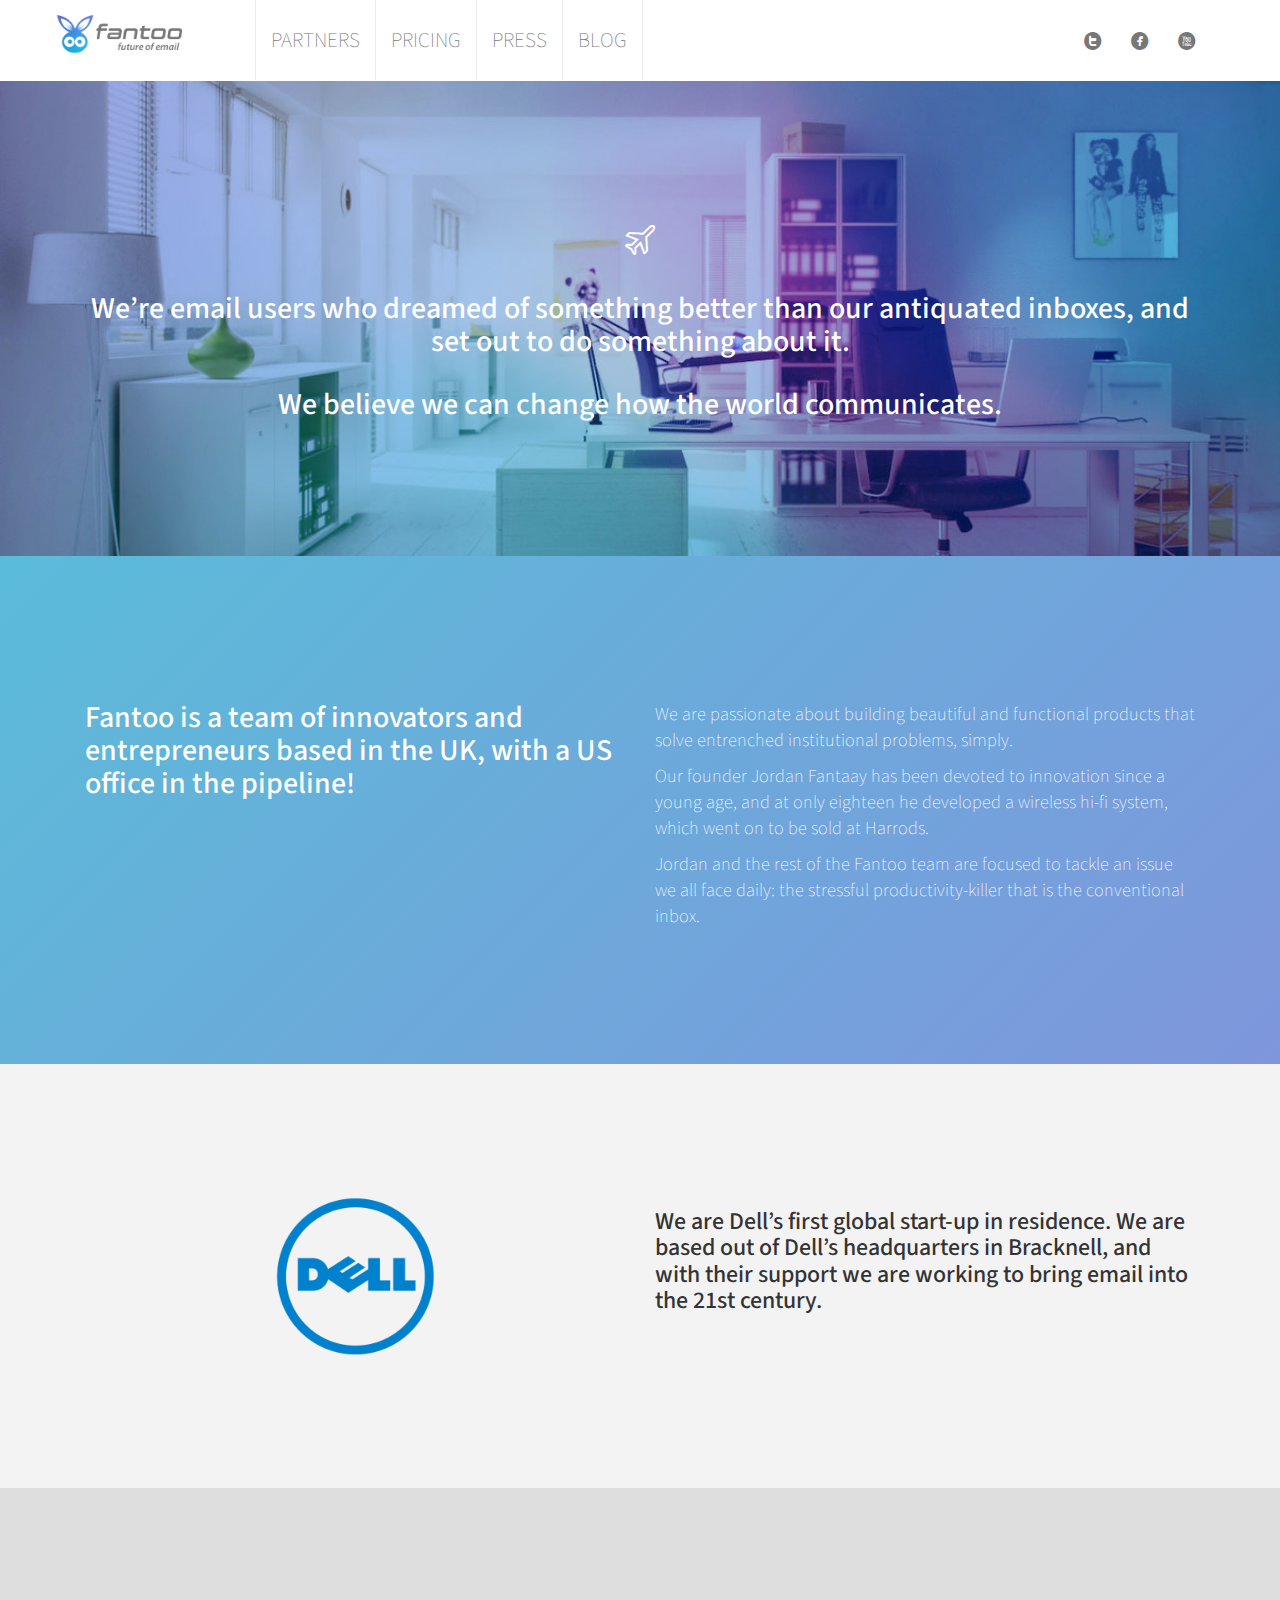
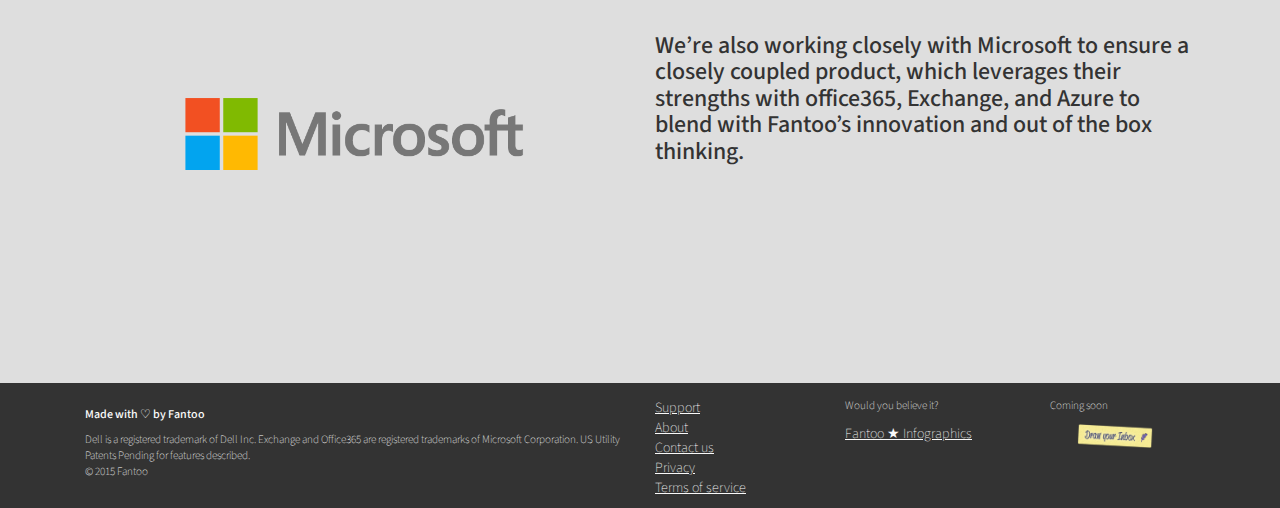
==== commit aa3aa060: "Added styling to pricing and about pages" ====
--- a/about.html
+++ b/about.html
@@ -47,46 +47,37 @@
         </div>
       </div>
     </nav>
-    <div class="container-fluid">
-      <div class="container">
-        <img src="http://lorempixel.com/50/50">
-        <h2>We’re email users who dreamed of something better than our antiquated inboxes, and set out to do something about it.</br>We believe we can change how the world communicates.</h2>
+    <div id="about_hero" class="container-fluid">
+      <div class="container padding">
+        <h2 class="budicon budicon-budicon-322 col-xs-12"></h2>
+        <h2 class="col-xs-12">We’re email users who dreamed of something better than our antiquated inboxes, and set out to do something about it.</h2> 
+        <h2 class="col-xs-12">We believe we can change how the world communicates.</h2>
+      </div>
+    </div>
+    <div class="container-fluid gradient_background">
+      <div class="container padding left_align_md">
+        <h2 class="col-xs-12 col-md-6">Fantoo is a team of innovators and entrepreneurs based in the UK, with a US office in the pipeline!</h2>
+        <br>
+        <div class="col-xs-12 col-md-6">
+          <p>We are passionate about building beautiful and functional products that solve entrenched institutional problems, simply.</p>
+          <p>Our founder Jordan Fantaay has been devoted to innovation since a young age, and at only eighteen he developed a wireless hi-fi system, which went on to be sold at Harrods.</p>
+          <p>Jordan and the rest of the Fantoo team are focused to tackle an issue we all face daily: the stressful productivity-killer that is the conventional inbox.</p>
+        </div>
       </div>
     </div>
     <div class="container-fluid">
-      <div class="container">
-        <h2>Fantoo is a team of innovators and entrepreneurs based in the UK, with a US office in the pipeline!</h2>
-        <p>We are passionate about building beautiful and functional products that solve entrenched institutional problems, simply.</br>
-        Our founder Jordan Fantaay has been devoted to innovation since a young age, and at only eighteen he developed a wireless hi-fi system, which went on to be sold at Harrods.</br>
-        Jordan and the rest of the Fantoo team are focused to tackle an issue we all face daily: the stressful productivity-killer that is the conventional inbox.</p>
+
+    </div>
+    <div class="container-fluid light_grey">
+      <div class="container padding left_align_md">
+        <img  class="col-xs-6 col-xs-offset-3 col-sm-2 col-sm-offset-2 small_images" src="images/dell-logo.png">
+        <h3 class="col-xs-12 col-sm-6 col-sm-offset-2 ">We are Dell’s first global start-up in residence. We are based out of Dell’s headquarters in Bracknell, and with their support we are working to bring email into the 21st century.</h3>
       </div>
     </div>
-    <div class="container-fluid">
-      <img src="http://lorempixel.com/100/100/">
-      <img src="http://lorempixel.com/100/100/">
-      <img src="http://lorempixel.com/100/100/">
-      <img src="http://lorempixel.com/100/100/">
-      <img src="http://lorempixel.com/100/100/">
-      <img src="http://lorempixel.com/100/100/">
-      <img src="http://lorempixel.com/100/100/">
-      <img src="http://lorempixel.com/100/100/">
-      <img src="http://lorempixel.com/100/100/">
-      <img src="http://lorempixel.com/100/100/">
-      <img src="http://lorempixel.com/100/100/">
-      <img src="http://lorempixel.com/100/100/">
-      <img src="http://lorempixel.com/100/100/">
-      <img src="http://lorempixel.com/100/100/">
-    </div>
-    <div class="container-fluid">
-      <div class="container">
-        <img src="http://lorempixel.com/50/50">
-        <p>We are Dell’s first global start-up in residence. We are based out of Dell’s headquarters in Bracknell, and with their support we are working to bring email into the 21st century.</p>
-      </div>
-    </div>
-    <div class="container-fluid">
-      <div class="container">
-        <img src="http://lorempixel.com/50/50">
-        <p>We’re also working closely with Microsoft to ensure a closely coupled product, which leverages their strengths with office365, Exchange, and Azure to blend with Fantoo’s innovation and out of the box thinking.</p>
+    <div class="container-fluid dark_grey">
+      <div class="container padding left_align_md">
+        <img  class="col-xs-8 col-xs-offset-2 col-sm-4 col-sm-offset-1 small_images"  src="images/microsoft-logo.png"> 
+        <h3 class="col-xs-12 col-sm-6 col-sm-offset-1">We’re also working closely with Microsoft to ensure a closely coupled product, which leverages their strengths with office365, Exchange, and Azure to blend with Fantoo’s innovation and out of the box thinking.</h3>
       </div>
     </div>
     <footer class="container_fluid">
--- a/css/style.css
+++ b/css/style.css
@@ -53,6 +53,22 @@
 }
 
 .btn-default:hover, .btn-default:focus {
+	background-color: #505050;
+	color: #fff;
+}
+
+.btn-success {
+	background-color: #5abcd9;
+	text-decoration: none;
+	border: none;
+	color: #fff;
+	margin: 15px auto;
+	padding: 15px 30px;
+	-webkit-transition:  background-color .3s, color .3s;
+	transition: background-color .3s, color .3s;
+}
+
+.btn-success:hover, .btn-success:focus {
 	background-color: #505050;
 	color: #fff;
 }
@@ -225,6 +241,20 @@
 	padding-top: 10px;
 }
 
+.box_shadow_panel {
+	margin: 30px auto;
+	padding: 10px 15px 30px;
+	border-radius: 5px;
+	box-shadow: 2px 2px 3px 3px rgba(83, 83, 83, 0.2);
+	text-align: center;
+}
+
+.box_shadow_panel a {
+	color: #222;
+	text-decoration: underline;
+	font-size: 1.2em;
+}
+
 .bullet_points {
 	padding: 10px 15px 30px;
 }
@@ -253,7 +283,7 @@
 	border-radius: 5px;
 	color: #fff;
 	padding: 15px 30px;
-	margin: 50px auto;
+	margin-top: 50px;
 }
 
 #partners_hero h2, #press_hero h2 {
@@ -300,17 +330,62 @@
 
 
 
-/** press.html hero section **/
-
-#press_hero {
+/** press.html section **/
+
+#press {
 	background-image: url(../images/press.jpg);
 	background-size: cover;
 	background-position: center;
 }
 
-#press_hero .dark_background:hover {
+#press .dark_background {
+	margin: 50px auto;
+}
+
+#press .dark_background:hover {
 	background-color: rgba(22, 22, 22, 0.5);
 }
+
+
+/** pricing.html section **/
+
+#pricing {
+	background: -webkit-linear-gradient(rgba(255, 255, 255, 0.0) 0%, rgba(255, 255, 255, 1) 80%), -webkit-linear-gradient(110deg, #5abcd9 30%, #7f96dc 50%, #5abcd9); /* For Safari 5.1 to 6.0 */
+	background: -o-linear-gradient(rgba(255, 255, 255, 0.0) 0%, rgba(255, 255, 255, 1) 80%), -o-linear-gradient(110deg, #5abcd9 30%, #7f96dc 50%, #5abcd9); /* For Opera 11.1 to 12.0 */
+	background: -moz-linear-gradient(rgba(255, 255, 255, 0.0) 0%, rgba(255, 255, 255, 1) 80%), -moz-linear-gradient(110deg, #5abcd9 30%, #7f96dc 50%, #5abcd9); /* For Firefox 3.6 to 15 */
+	background: linear-gradient(rgba(255, 255, 255, 0.0) 0%, rgba(255, 255, 255, 1) 80%), linear-gradient(110deg, #5abcd9 30%, #7f96dc 50%, #5abcd9); /* Standard syntax */
+
+}
+
+#pricing .box_shadow_panel {
+	background-color: #fff;
+}
+
+#pricing h1 {
+	font-size: 3.7em;
+	color: #7f96dc;
+	font-weight: 500;
+}
+
+#pricing a {
+	text-decoration: none;
+	font-size: 1.5em;
+}
+
+.pricing_table {
+
+}
+
+
+/** about.html section **/
+
+#about_hero {
+	background-image: url(../images/about-bg.jpg);
+	background-size: cover;
+	background-position: center;
+	color: #fff;
+}
+
 /** GRADIENT SECTION
 -----------------**/
 
@@ -380,19 +455,6 @@
 
 /** dell challenges section **/
 
-.downloads_panel {
-	margin: 30px auto;
-	padding: 10px 15px 30px;
-	border-radius: 5px;
-	box-shadow: 2px 2px 3px 3px #DBDBDB;
-	text-align: center;
-}
-
-.downloads_panel a {
-	color: #222;
-	text-decoration: underline;
-	font-size: 1.2em;
-}
 
 /** DARK GREY SECTION
 -----------------**/
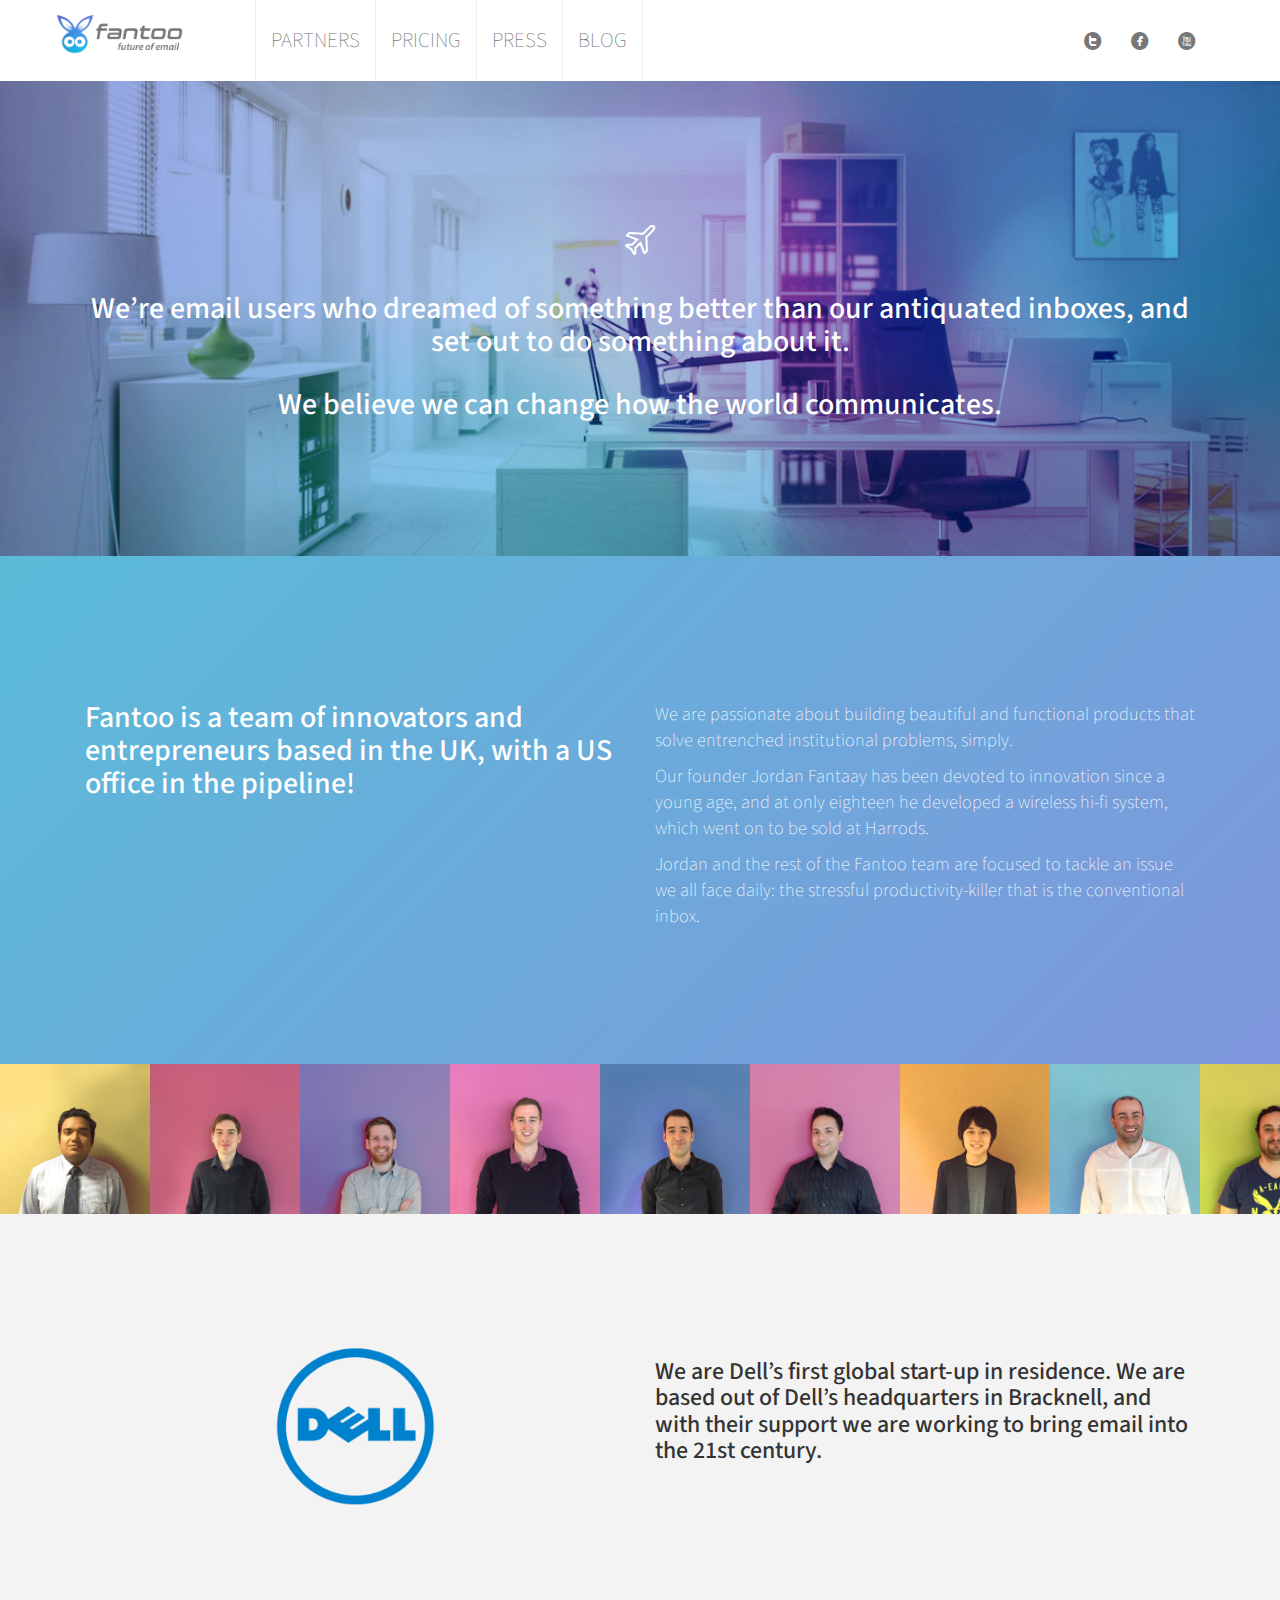
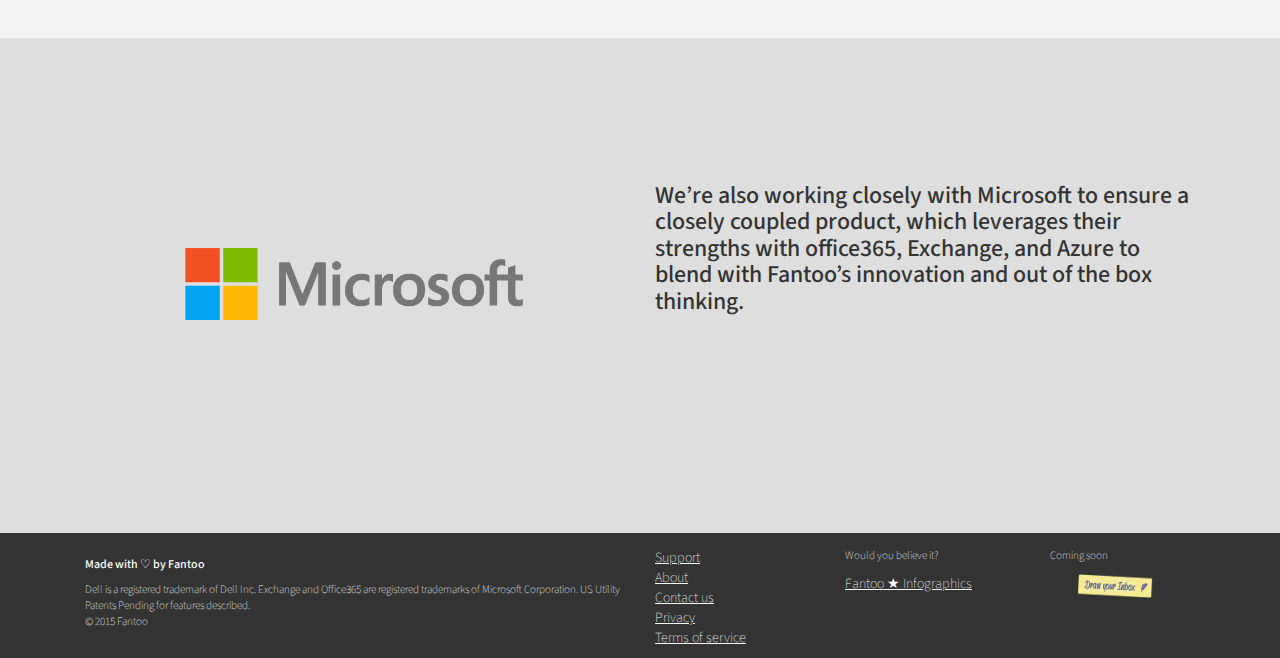
==== commit 1b15e0e6: "Added employee photos to about page" ====
--- a/about.html
+++ b/about.html
@@ -65,8 +65,22 @@
         </div>
       </div>
     </div>
-    <div class="container-fluid">
-
+    <div id="people" class="container-fluid">
+      <div class="square_photo">
+        <div id="arun"></div><!-- 
+         --><div id="balazs"></div><!-- 
+         --><div id="daniel"></div><!-- 
+         --><div id="david"></div><!-- 
+         --><div id="ed"></div><!-- 
+         --><div id="jordan"></div><!-- 
+         --><div id="ken"></div><!-- 
+         --><div id="marcelo"></div><!-- 
+         --><div id="orlando"></div><!-- 
+         --><div id="santosh"></div><!-- 
+         --><div id="seena"></div><!-- 
+         --><div id="terrie"></div><!-- 
+         --><div id="tom"></div>
+      </div>
     </div>
     <div class="container-fluid light_grey">
       <div class="container padding left_align_md">
--- a/css/style.css
+++ b/css/style.css
@@ -386,6 +386,91 @@
 	color: #fff;
 }
 
+/** about photos section **/
+
+#people {
+	height: 150px;
+	overflow-x: scroll;
+	overflow-y: hidden;
+	padding: 0;
+
+
+}
+
+#people .square_photo {
+	list-style: none;
+	display: block;
+	white-space: nowrap;
+	margin: 0;
+	padding: 0;
+}
+
+#people .square_photo div {
+	width: 150px;
+	height: 150px;
+	padding: 0;
+	display: inline-block;
+	background-position: center;
+	background-repeat: no-repeat;
+	background-size: cover;
+}
+
+#people img {
+	width: 300px;
+}
+
+#people .square_photo div#arun {
+	background-image: url(../images/about/arun.jpg);
+}
+
+#people .square_photo div#balazs {
+	background-image: url(../images/about/balazs.jpg);
+}
+
+#people .square_photo div#daniel {
+	background-image: url(../images/about/daniel.jpg);
+}
+
+#people .square_photo div#david {
+	background-image: url(../images/about/david.jpg);
+}
+
+#people .square_photo div#ed {
+	background-image: url(../images/about/ed.jpg);
+}
+
+#people .square_photo div#jordan {
+	background-image: url(../images/about/jordan.jpg);
+}
+
+#people .square_photo div#ken {
+	background-image: url(../images/about/ken.jpg);
+}
+
+#people .square_photo div#marcelo {
+	background-image: url(../images/about/marcelo.jpg);
+}
+
+#people .square_photo div#orlando {
+	background-image: url(../images/about/orlando.jpg);
+}
+
+#people .square_photo div#santosh {
+	background-image: url(../images/about/santosh.jpg);
+}
+
+#people .square_photo div#seena {
+	background-image: url(../images/about/seena.jpg);
+}
+
+#people .square_photo div#terrie {
+	background-image: url(../images/about/terrie.jpg);
+}
+
+#people .square_photo div#tom {
+	background-image: url(../images/about/tom.jpg);
+}
+
 /** GRADIENT SECTION
 -----------------**/
 
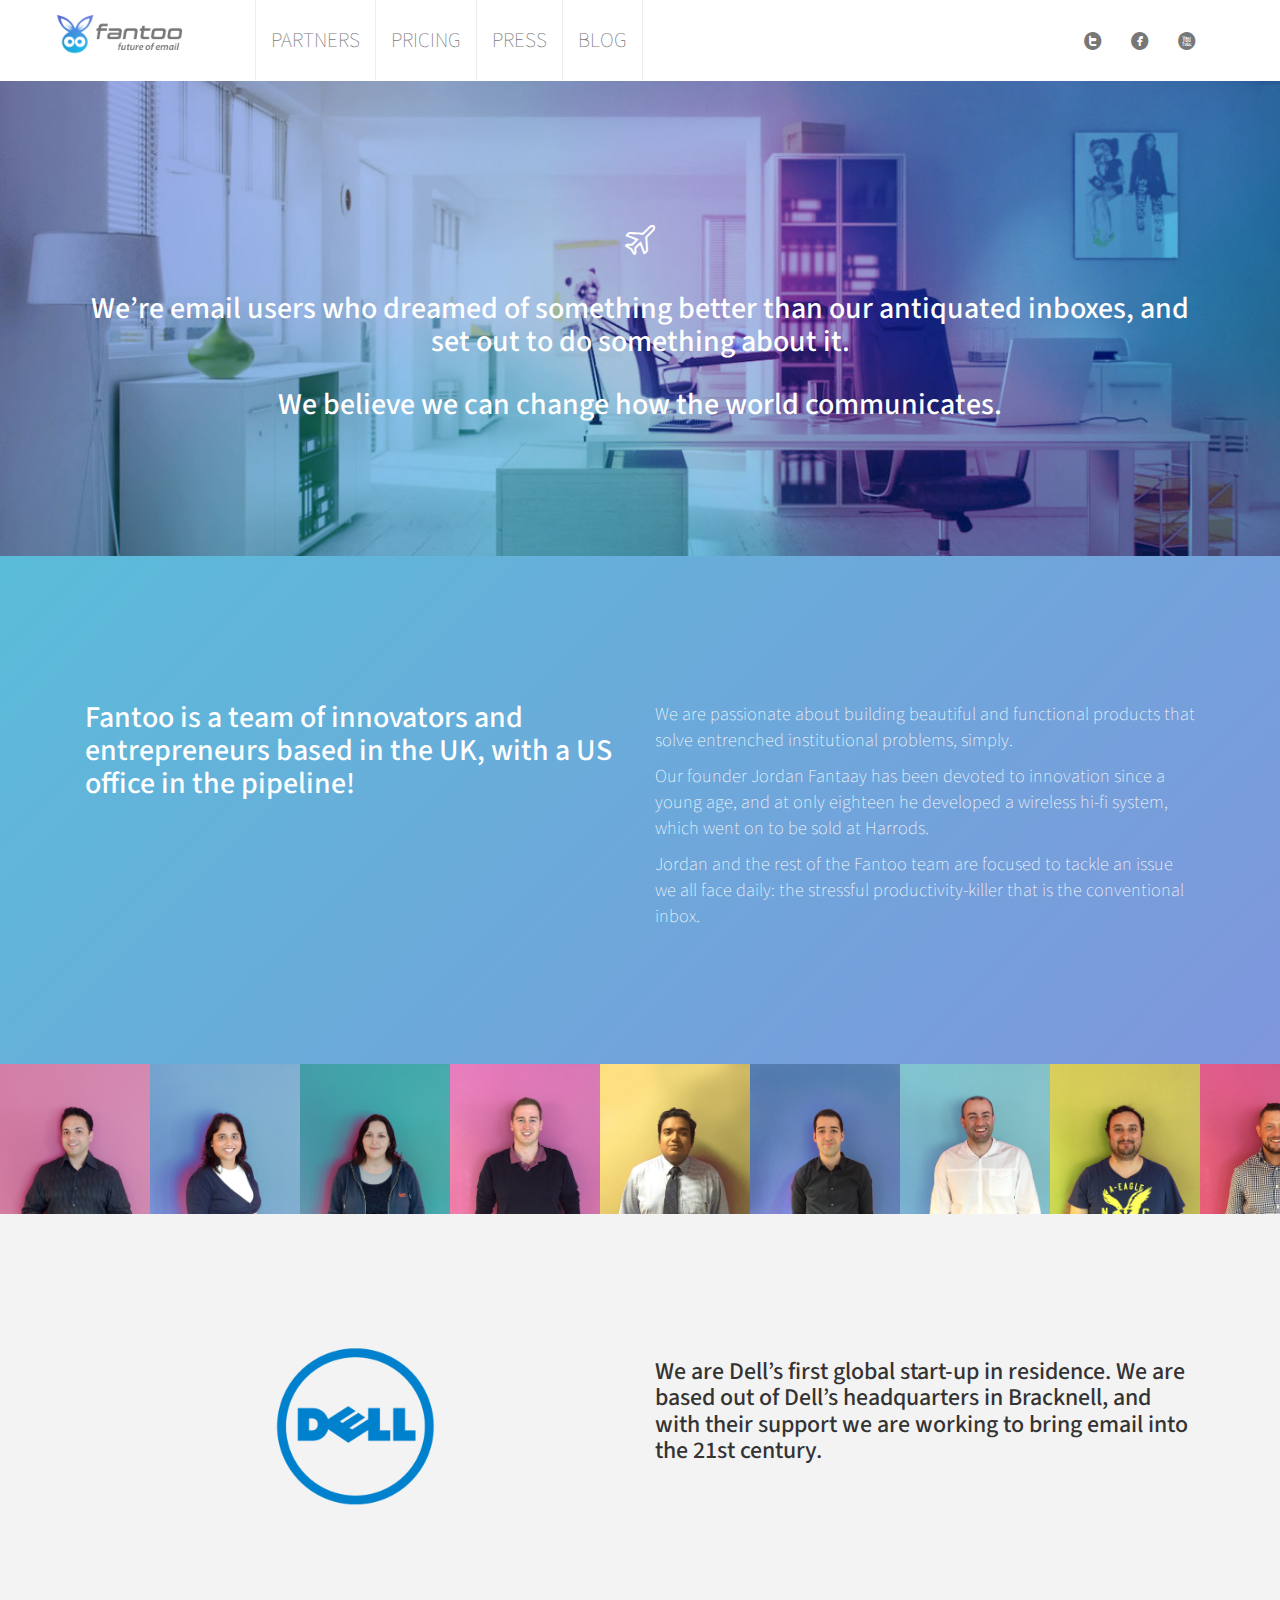
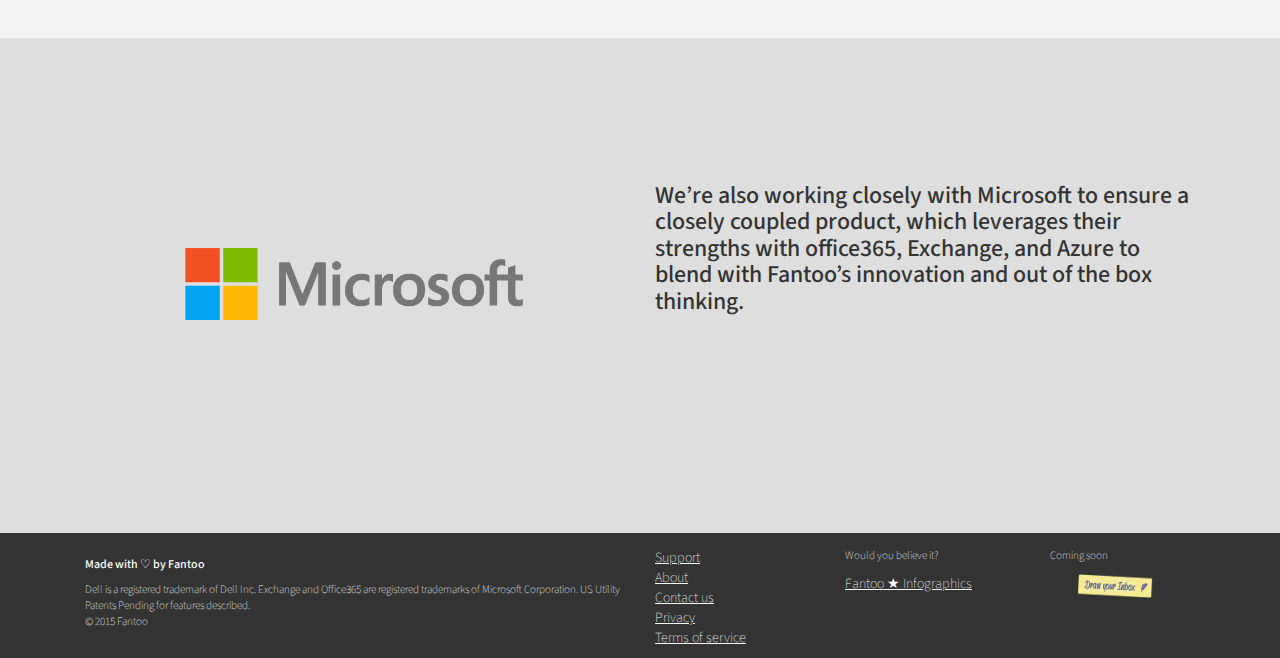
==== commit c4f1375a: "Added contact, privacy and ToS content and styles" ====
--- a/about.html
+++ b/about.html
@@ -67,19 +67,19 @@
     </div>
     <div id="people" class="container-fluid">
       <div class="square_photo">
-        <div id="arun"></div><!-- 
-         --><div id="balazs"></div><!-- 
-         --><div id="daniel"></div><!-- 
+      <div id="jordan"></div><!-- 
+         --><div id="seena"></div><!-- 
+         --><div id="terrie"></div><!-- 
          --><div id="david"></div><!-- 
+         --><div id="arun"></div><!-- 
          --><div id="ed"></div><!-- 
-         --><div id="jordan"></div><!-- 
-         --><div id="ken"></div><!-- 
          --><div id="marcelo"></div><!-- 
          --><div id="orlando"></div><!-- 
+         --><div id="tom"></div><!-- 
+         --><div id="ken"></div><!-- 
          --><div id="santosh"></div><!-- 
-         --><div id="seena"></div><!-- 
-         --><div id="terrie"></div><!-- 
-         --><div id="tom"></div>
+         --><div id="daniel"></div><!-- 
+         --><div id="balazs"></div>
       </div>
     </div>
     <div class="container-fluid light_grey">
--- a/css/style.css
+++ b/css/style.css
@@ -386,7 +386,133 @@
 	color: #fff;
 }
 
-/** about photos section **/
+/** support.html hero section **/
+
+#support_hero {
+	background-image: url(../images/datacenter.jpg);
+	background-size: cover;
+	background-position: center;
+	color: #fff;
+}
+
+/** contact.html hero section **/
+
+#contact_hero {
+	background-image: url(../images/press.jpg);
+	background-size: cover;
+	background-position: center;
+	color: #fff;
+}
+
+/** privacy.html hero section **/
+
+#privacy_hero {
+	background-color: #606060;
+	color: #fff;
+}
+
+/** terms_of_service.html hero section **/
+
+#tos_hero {
+	background-color: #606060;
+	color: #fff;
+}
+
+/** GRADIENT SECTION
+-----------------**/
+
+.gradient_background {
+  background: -webkit-linear-gradient(135deg, #5abcd9, #7f96dc); /* For Safari 5.1 to 6.0 */
+  background: -o-linear-gradient(135deg, #5abcd9, #7f96dc); /* For Opera 11.1 to 12.0 */
+  background: -moz-linear-gradient(135deg, #5abcd9, #7f96dc); /* For Firefox 3.6 to 15 */
+  background: linear-gradient(135deg, #5abcd9, #7f96dc); /* Standard syntax */
+  color: #fff;
+}
+
+.gradient_background h3 {
+	color: #fff;
+}
+
+.gradient_background hr {
+	background-color: #fff;
+	border-top: 1px #fff;
+}
+
+/** dell gradient section **/
+
+.round_portrait {
+	border-radius: 50%;
+}
+
+.speech_bubble {
+	background-color: rgba(255, 255, 255, 0.3);
+	border-radius: 5px;
+	padding-top: 5px;
+	padding-bottom: 5px;
+	vertical-align: central;
+}
+
+.speech_bubble h2 {
+	padding: 5px;
+	margin: 0;
+}
+
+.speech_bubble_arrow_left {
+	border-style: solid;
+	position: absolute;
+	border-color: rgba(255, 255, 255, 0.3) transparent transparent;
+	border-width: 8px 0px 8px 8px;
+	left: -8px;
+}
+
+
+
+/* Small Devices, Tablets */
+@media only screen and (min-width : 768px) {
+	.dell_border {
+		border-right: 1px solid #fff;
+	}
+}
+
+
+/** LIGHT GREY SECTION
+-----------------**/
+
+.light_grey {
+	background-color: #f3f3f3;
+}
+
+/** dell challenges section **/
+
+
+/** DARK GREY SECTION
+-----------------**/
+
+.dark_grey {
+	background-color: #dedede;
+}
+
+@media only screen and (min-width : 992px) {
+	#dashboard_view img{
+		padding-top: 40px;
+	}
+}
+
+/** BACKGROUND IMAGE SECTION
+-----------------**/
+
+/** one touch **/
+
+.one_touch {
+	background-image: url(../images/reply.jpg);
+	background-position: center;
+	background-size: cover;
+	background-repeat: no-repeat;
+	color: #fff;
+}
+
+/** ABOUT BODY
+-----------------**/
 
 #people {
 	height: 150px;
@@ -471,100 +597,4 @@
 	background-image: url(../images/about/tom.jpg);
 }
 
-/** GRADIENT SECTION
------------------**/
-
-.gradient_background {
-  background: -webkit-linear-gradient(135deg, #5abcd9, #7f96dc); /* For Safari 5.1 to 6.0 */
-  background: -o-linear-gradient(135deg, #5abcd9, #7f96dc); /* For Opera 11.1 to 12.0 */
-  background: -moz-linear-gradient(135deg, #5abcd9, #7f96dc); /* For Firefox 3.6 to 15 */
-  background: linear-gradient(135deg, #5abcd9, #7f96dc); /* Standard syntax */
-  color: #fff;
-}
-
-.gradient_background h3 {
-	color: #fff;
-}
-
-.gradient_background hr {
-	background-color: #fff;
-	border-top: 1px #fff;
-}
-
-/** dell gradient section **/
-
-.round_portrait {
-	border-radius: 50%;
-}
-
-.speech_bubble {
-	background-color: rgba(255, 255, 255, 0.3);
-	border-radius: 5px;
-	padding-top: 5px;
-	padding-bottom: 5px;
-	vertical-align: central;
-}
-
-.speech_bubble h2 {
-	padding: 5px;
-	margin: 0;
-}
-
-.speech_bubble_arrow_left {
-	border-style: solid;
-	position: absolute;
-	border-color: rgba(255, 255, 255, 0.3) transparent transparent;
-	border-width: 8px 0px 8px 8px;
-	left: -8px;
-}
-
-
-
-/* Small Devices, Tablets */
-@media only screen and (min-width : 768px) {
-	.dell_border {
-		border-right: 1px solid #fff;
-	}
-}
-
-/** WHITE SECTION 
------------------**/
-
-
-/** LIGHT GREY SECTION
------------------**/
-
-.light_grey {
-	background-color: #f3f3f3;
-}
-
-/** dell challenges section **/
-
-
-/** DARK GREY SECTION
------------------**/
-
-.dark_grey {
-	background-color: #dedede;
-}
-
-@media only screen and (min-width : 992px) {
-	#dashboard_view img{
-		padding-top: 40px;
-	}
-}
-
-/** BACKGROUND IMAGE SECTION
------------------**/
-
-/** one touch **/
-
-.one_touch {
-	background-image: url(../images/reply.jpg);
-	background-position: center;
-	background-size: cover;
-	background-repeat: no-repeat;
-	color: #fff;
-}
-
-
+
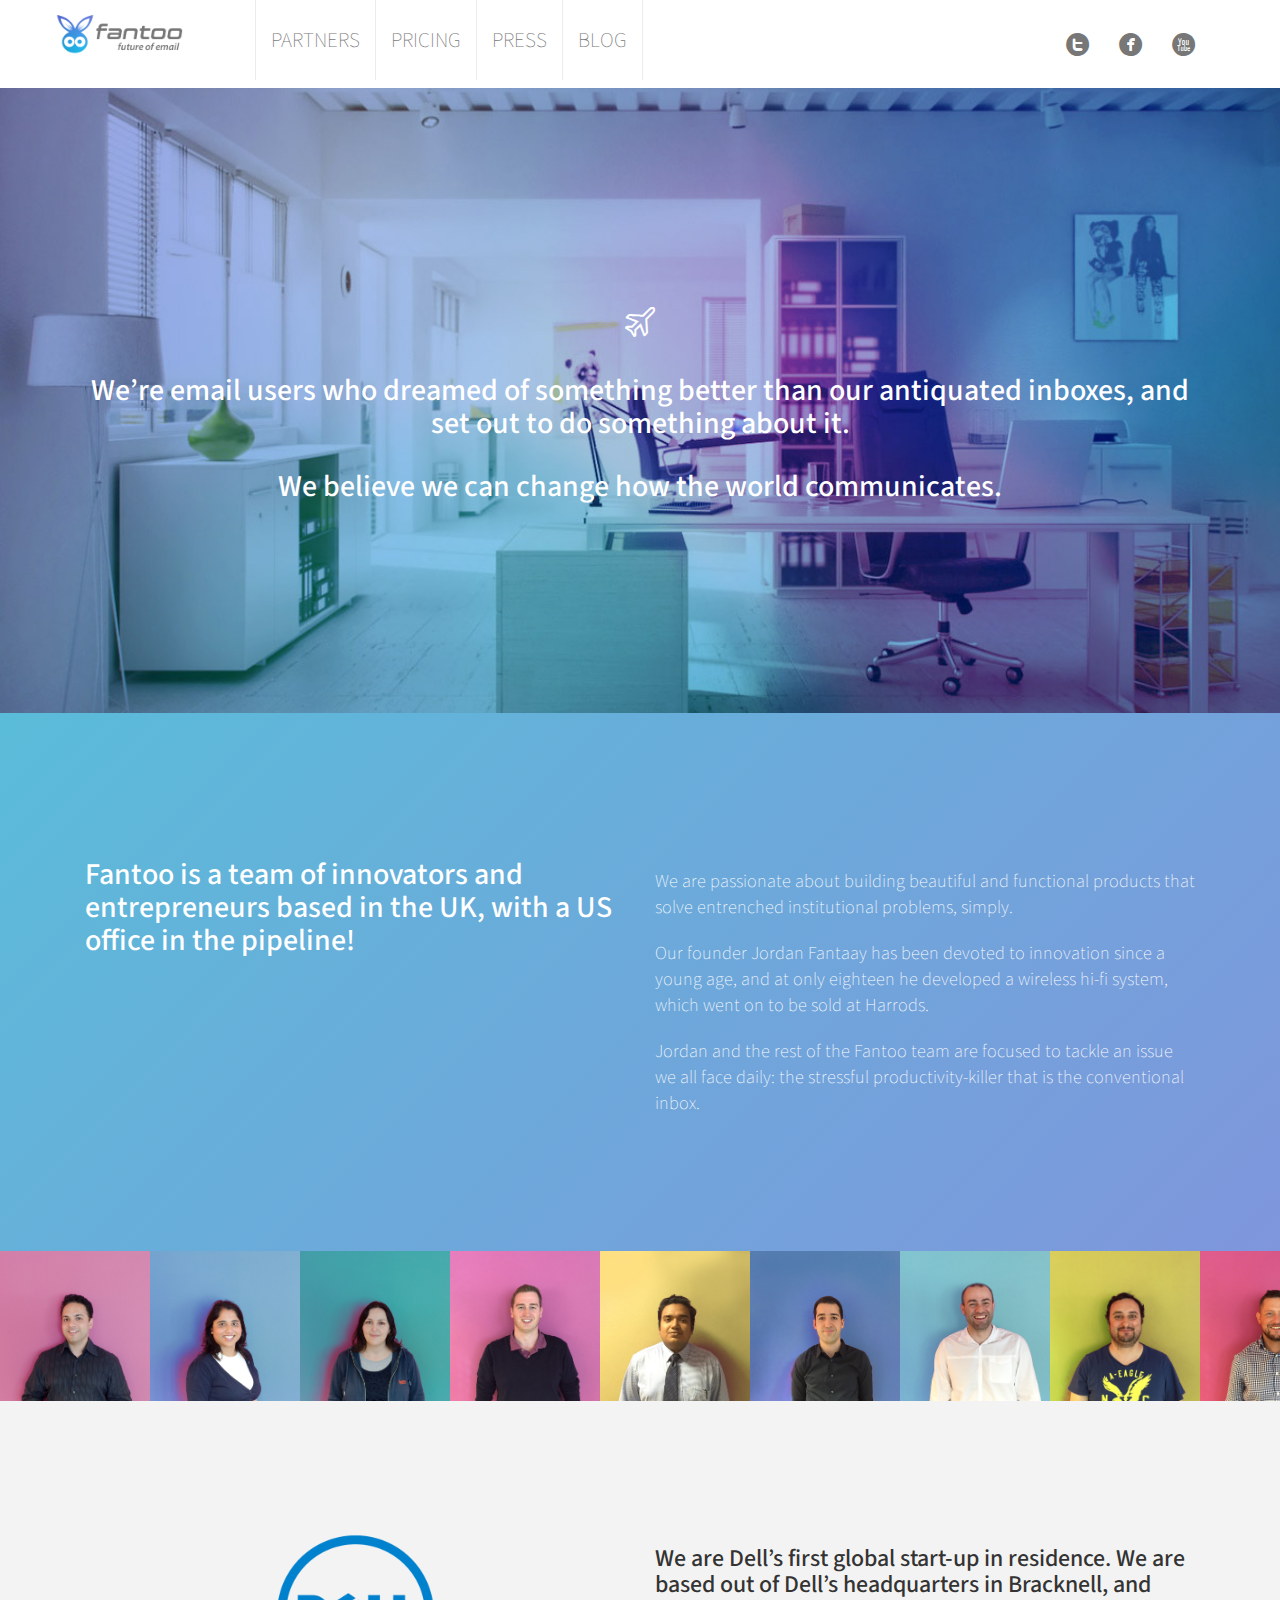
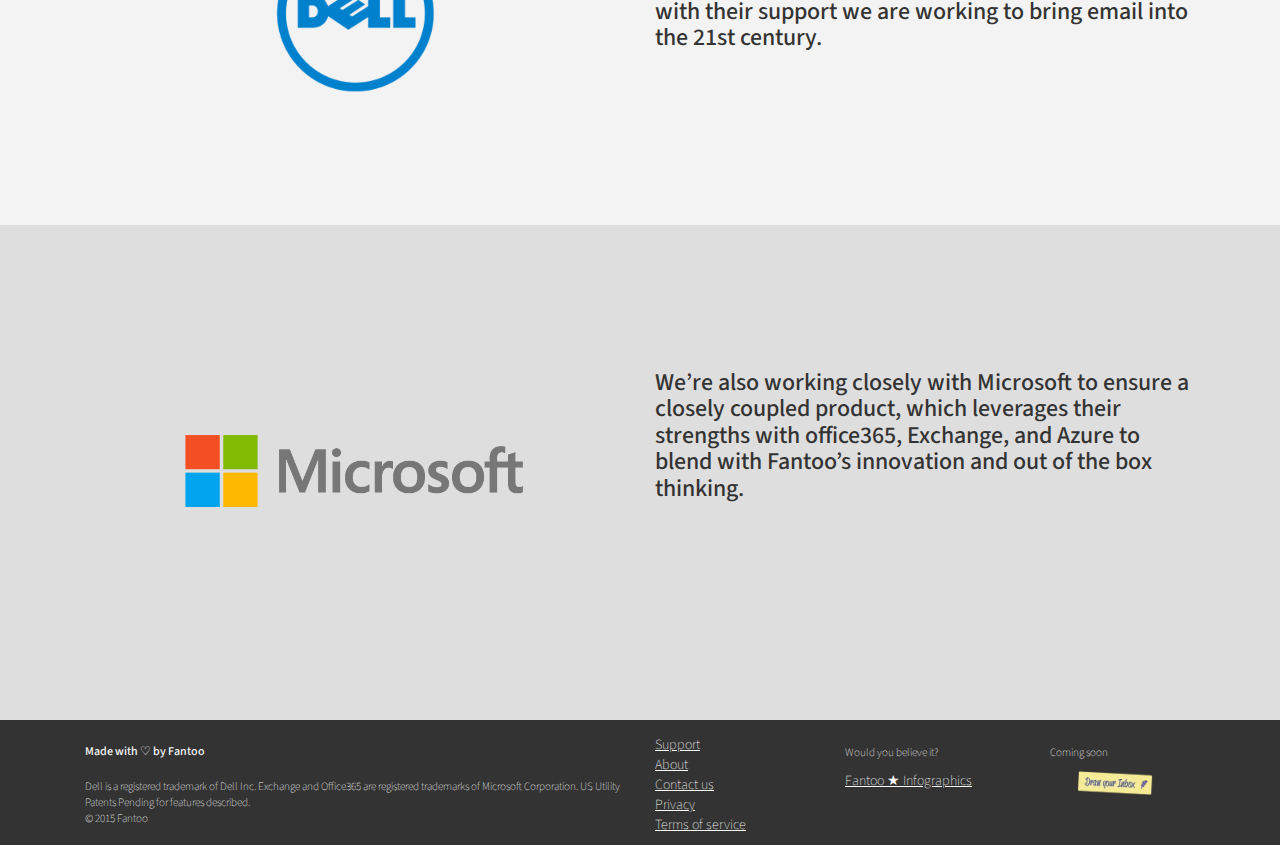
==== commit 9a1bb4d5: "Added section tags and general bug fixes" ====
--- a/about.html
+++ b/about.html
@@ -5,7 +5,7 @@
     <meta http-equiv="X-UA-Compatible" content="IE=edge">
     <meta name="viewport" content="width=device-width, initial-scale=1">
     <!-- The above 3 meta tags *must* come first in the head; any other head content must come *after* these tags -->
-    <title>Fantoo - Future Of Email</title>
+    <title>About Us | Fantoo - Future Of Email</title>
 
     <!-- Bootstrap -->
     <link href="css/bootstrap.min.css" rel="stylesheet">
@@ -47,14 +47,14 @@
         </div>
       </div>
     </nav>
-    <div id="about_hero" class="container-fluid">
-      <div class="container padding">
+    <section id="about_hero" class="container-fluid">
+      <div class="container hero_padding">
         <h2 class="budicon budicon-budicon-322 col-xs-12"></h2>
         <h2 class="col-xs-12">We’re email users who dreamed of something better than our antiquated inboxes, and set out to do something about it.</h2> 
         <h2 class="col-xs-12">We believe we can change how the world communicates.</h2>
       </div>
-    </div>
-    <div class="container-fluid gradient_background">
+    </section>
+    <section class="container-fluid gradient_background">
       <div class="container padding left_align_md">
         <h2 class="col-xs-12 col-md-6">Fantoo is a team of innovators and entrepreneurs based in the UK, with a US office in the pipeline!</h2>
         <br>
@@ -64,8 +64,8 @@
           <p>Jordan and the rest of the Fantoo team are focused to tackle an issue we all face daily: the stressful productivity-killer that is the conventional inbox.</p>
         </div>
       </div>
-    </div>
-    <div id="people" class="container-fluid">
+    </section>
+    <section id="people" class="container-fluid">
       <div class="square_photo">
       <div id="jordan"></div><!-- 
          --><div id="seena"></div><!-- 
@@ -81,19 +81,19 @@
          --><div id="daniel"></div><!-- 
          --><div id="balazs"></div>
       </div>
-    </div>
-    <div class="container-fluid light_grey">
+    </section>
+    <section class="container-fluid light_grey">
       <div class="container padding left_align_md">
         <img  class="col-xs-6 col-xs-offset-3 col-sm-2 col-sm-offset-2 small_images" src="images/dell-logo.png">
         <h3 class="col-xs-12 col-sm-6 col-sm-offset-2 ">We are Dell’s first global start-up in residence. We are based out of Dell’s headquarters in Bracknell, and with their support we are working to bring email into the 21st century.</h3>
       </div>
-    </div>
-    <div class="container-fluid dark_grey">
+    </section>
+    <section class="container-fluid dark_grey">
       <div class="container padding left_align_md">
         <img  class="col-xs-8 col-xs-offset-2 col-sm-4 col-sm-offset-1 small_images"  src="images/microsoft-logo.png"> 
         <h3 class="col-xs-12 col-sm-6 col-sm-offset-1">We’re also working closely with Microsoft to ensure a closely coupled product, which leverages their strengths with office365, Exchange, and Azure to blend with Fantoo’s innovation and out of the box thinking.</h3>
       </div>
-    </div>
+    </section>
     <footer class="container_fluid">
       <div class="container">
         <div class="col-xs-12 col-md-6 left_align_md">
--- a/css/style.css
+++ b/css/style.css
@@ -21,6 +21,7 @@
 	color: #fff;
 	font-weight: 300;
 	font-size: 4em;
+	text-shadow: rgba(255, 255, 255, 0.7) 0px 0px 20px;
 }
 
 h3 {
@@ -35,15 +36,16 @@
 
 p {
 	font-size: 1.2em;
+	padding-top: 10px;
 }
 
 ul li {
 	list-style-position: inside;
 }
 
-
 .btn-default {
 	background-color: #5abcd9;
+	border-radius: 5px;
 	border: none;
 	font-size: 1.5em;
 	color: #fff;
@@ -59,6 +61,7 @@
 
 .btn-success {
 	background-color: #5abcd9;
+	border-radius: 5px;
 	text-decoration: none;
 	border: none;
 	color: #fff;
@@ -71,6 +74,10 @@
 .btn-success:hover, .btn-success:focus {
 	background-color: #505050;
 	color: #fff;
+}
+
+.paragraph_content {
+	text-align: left;
 }
 
 /* Custom, iPhone Retina */ 
@@ -163,6 +170,23 @@
 
 	.social_buttons a {
 		border: none;
+		font-size: 2em;
+
+	}
+
+	.social_buttons li {
+		-webkit-transition:  all ease-in-out .1s;
+		transition: all ease-in-out .1s;
+		color: #1c1c1c;
+	}
+
+	.social_buttons li:hover {
+		background-color: rgba(0, 0, 0, 0.0);
+		-webkit-transform: scale(1.1);
+	  	-moz-transform: scale(1.1);
+	  	-ms-transform: scale(1.1);
+	  	-o-transform: scale(1.1);
+	  	transform: scale(1.1);
 	}
 
 	.navbar-nav li a{
@@ -176,7 +200,7 @@
 
 footer {
 	background-color: #333;
-	color: #fff;
+	color: #f7f7f7;
 	padding-top: 15px;
 }
 
@@ -201,6 +225,37 @@
 	color: #f7f7f7;
 }
 
+.infographic {
+	padding: 5px;
+	background: #429ccb;
+	box-shadow: 0 2px 5px #111;
+	text-decoration: none;
+	text-align: center;
+	border-radius: 5px;
+	width: 100px;
+	font-weight: 500;
+	color: #fff;
+	display: block;
+	margin-top: 1rem;
+	margin-left: auto;
+	margin-right: auto;
+	margin-bottom: 1em;
+	-webkit-transform: rotate(-5deg);
+	-moz-transform: rotate(-5deg);
+	-ms-transform: rotate(-5deg);
+	-o-transform: rotate(-5deg);
+	transform: rotate(-5deg);
+}
+
+.infographic:hover {
+	color: #fff;
+	-webkit-transform: rotate(-2deg);
+  	-moz-transform: rotate(-2deg);
+  	-ms-transform: rotate(-2deg);
+  	-o-transform: rotate(-2deg);
+  	transform: rotate(-2deg);
+}
+
 /** BODY CONTENT
 --------------------------------------------------------------------------------------**/
 
@@ -211,6 +266,12 @@
 
 .padding_top {
 	padding-top: 50px;
+	overflow: auto;
+}
+
+.hero_padding {
+	padding-bottom: 75px;
+	padding-top: 75px;
 }
 
 .text_padding {
@@ -220,11 +281,22 @@
 @media only screen and (min-width : 992px) {
 	.padding_top {
 		padding-top: 125px;
+		overflow-y: auto;
 	}
 	.padding{
 		padding-top: 125px;
 		padding-bottom: 125px;
 	}
+
+	.overflow {
+		height: 400px;
+		overflow: hidden;
+	}
+
+	.hero_padding {
+	padding-bottom: 200px;
+	padding-top: 200px;
+}
 }
 
 .small_images {
@@ -273,7 +345,10 @@
 	.bullet_points li {
 		list-style-position: outside;
 	}
-}
+
+}
+
+
 
 /** HERO SECTION
 -----------------**/
@@ -288,6 +363,23 @@
 
 #partners_hero h2, #press_hero h2 {
 	color: #fff;
+}
+
+/* Medium Devices, Desktops */
+@media only screen and (min-width : 992px) {
+
+	.dark_background {
+		padding: 5px 10px;
+	}
+
+	.dark_background h4{
+		padding-top: 15px;
+	}
+
+	.dark_background a {
+		margin-right: auto;
+		margin-left: auto;
+	}
 }
 
 /** index.html hero section **/
@@ -300,18 +392,25 @@
 
 .play_button {
 	background-color: rgba(33, 33, 33, 0.5);
-	padding-top: 15px;
-	font-size: 2em;
+	padding-top: 18px;
+	font-size: 1.6em;
 	width: 60px;
 	height: 60px;
 	margin: 5px auto;
 	color: #fff;
 	border-radius: 50%;
-}
-
-.play_button:hover {
-	background-color: #7f96dc;
-	color: rgb(51, 51, 51);
+	cursor: pointer;
+	-webkit-transition:  all ease-in-out .15s;
+	transition: all ease-in-out .15s;
+}
+
+.play_button:hover, .play_button:focus {
+	background-color: #5abcd9;
+	-webkit-transform: scale(1.1);
+  	-moz-transform: scale(1.1);
+  	-ms-transform: scale(1.1);
+  	-o-transform: scale(1.1);
+  	transform: scale(1.1);
 }
 
 .down_arrow {
@@ -336,14 +435,22 @@
 	background-image: url(../images/press.jpg);
 	background-size: cover;
 	background-position: center;
+	color: #fff;
 }
 
 #press .dark_background {
 	margin: 50px auto;
+	-webkit-transition:  all ease-in-out .15s;
+	transition: all ease-in-out .15s;
 }
 
 #press .dark_background:hover {
 	background-color: rgba(22, 22, 22, 0.5);
+	-webkit-transform: scale(1.1);
+  	-moz-transform: scale(1.1);
+  	-ms-transform: scale(1.1);
+  	-o-transform: scale(1.1);
+  	transform: scale(1.1);
 }
 
 
@@ -354,12 +461,8 @@
 	background: -o-linear-gradient(rgba(255, 255, 255, 0.0) 0%, rgba(255, 255, 255, 1) 80%), -o-linear-gradient(110deg, #5abcd9 30%, #7f96dc 50%, #5abcd9); /* For Opera 11.1 to 12.0 */
 	background: -moz-linear-gradient(rgba(255, 255, 255, 0.0) 0%, rgba(255, 255, 255, 1) 80%), -moz-linear-gradient(110deg, #5abcd9 30%, #7f96dc 50%, #5abcd9); /* For Firefox 3.6 to 15 */
 	background: linear-gradient(rgba(255, 255, 255, 0.0) 0%, rgba(255, 255, 255, 1) 80%), linear-gradient(110deg, #5abcd9 30%, #7f96dc 50%, #5abcd9); /* Standard syntax */
-
-}
-
-#pricing .box_shadow_panel {
-	background-color: #fff;
-}
+}
+
 
 #pricing h1 {
 	font-size: 3.7em;
@@ -372,10 +475,34 @@
 	font-size: 1.5em;
 }
 
-.pricing_table {
-
-}
-
+.price_table {
+	background-color: #fcfcfc;
+	-webkit-transition: all ease-in-out 0.1s;
+  	-moz-transition: all ease-in-out 0.1s;
+  	-o-transition: all ease-in-out 0.1s;
+  	-ms-transition: all ease-in-out 0.1s;
+  	transition: all ease-in-out 0.1s;
+}
+
+.price_table:hover {
+	 background: #fff;
+	-webkit-transform: translateY(-20px);
+  	-moz-transform: translateY(-20px);
+  	-ms-transform: translateY(-20px);
+  	-o-transform: translateY(-20px);
+  	transform: translateY(-20px);
+}
+
+@media only screen and (min-width : 768px) {
+
+	#pricing h2 {
+		padding-bottom: 50px;
+	}
+
+	.price_table {
+		min-height: 450px;
+	}
+}
 
 /** about.html section **/
 
@@ -422,11 +549,11 @@
 -----------------**/
 
 .gradient_background {
-  background: -webkit-linear-gradient(135deg, #5abcd9, #7f96dc); /* For Safari 5.1 to 6.0 */
-  background: -o-linear-gradient(135deg, #5abcd9, #7f96dc); /* For Opera 11.1 to 12.0 */
-  background: -moz-linear-gradient(135deg, #5abcd9, #7f96dc); /* For Firefox 3.6 to 15 */
-  background: linear-gradient(135deg, #5abcd9, #7f96dc); /* Standard syntax */
-  color: #fff;
+	background: -webkit-linear-gradient(135deg, #5abcd9, #7f96dc); /* For Safari 5.1 to 6.0 */
+	background: -o-linear-gradient(135deg, #5abcd9, #7f96dc); /* For Opera 11.1 to 12.0 */
+	background: -moz-linear-gradient(135deg, #5abcd9, #7f96dc); /* For Firefox 3.6 to 15 */
+	background: linear-gradient(135deg, #5abcd9, #7f96dc); /* Standard syntax */
+	color: #fff;
 }
 
 .gradient_background h3 {
@@ -504,11 +631,23 @@
 /** one touch **/
 
 .one_touch {
-	background-image: url(../images/reply.jpg);
+	background: -webkit-linear-gradient(rgba(1, 1, 1, 0.0) 0%, rgba(1, 1, 1, .5) 80%), url(../images/reply.jpg) ;
+	background: -o-linear-gradient(rgba(1, 1, 1, 0.0) 0%, rgba(1, 1, 1, .5) 80%), url(../images/reply.jpg) ;
+	background: -moz-linear-gradient(rgba(1, 1, 1, 0.0) 0%, rgba(1, 1, 1, .5) 80%), url(../images/reply.jpg) ;
+	background: linear-gradient(rgba(1, 1, 1, 0.0) 0%, rgba(1, 1, 1, .5) 80%), url(../images/reply.jpg) ;
 	background-position: center;
 	background-size: cover;
 	background-repeat: no-repeat;
 	color: #fff;
+	padding-top: 100px;
+	padding-bottom: 100px;
+}
+
+/* Medium Devices, Desktops */
+@media only screen and (min-width : 992px) {
+	.one_touch {
+	background-image: url(../images/reply.jpg);	
+	}
 }
 
 /** ABOUT BODY
@@ -597,4 +736,19 @@
 	background-image: url(../images/about/tom.jpg);
 }
 
-
+/** CONTACT FORMS
+-----------------**/
+
+label {
+	font-weight: 400;
+	text-align: left;
+}
+
+input, textarea {
+	width: 100%;
+	padding: 10px;
+	border-radius: 5px;
+	border: none;
+	font-size: 1.5em;
+	color: #444;
+}
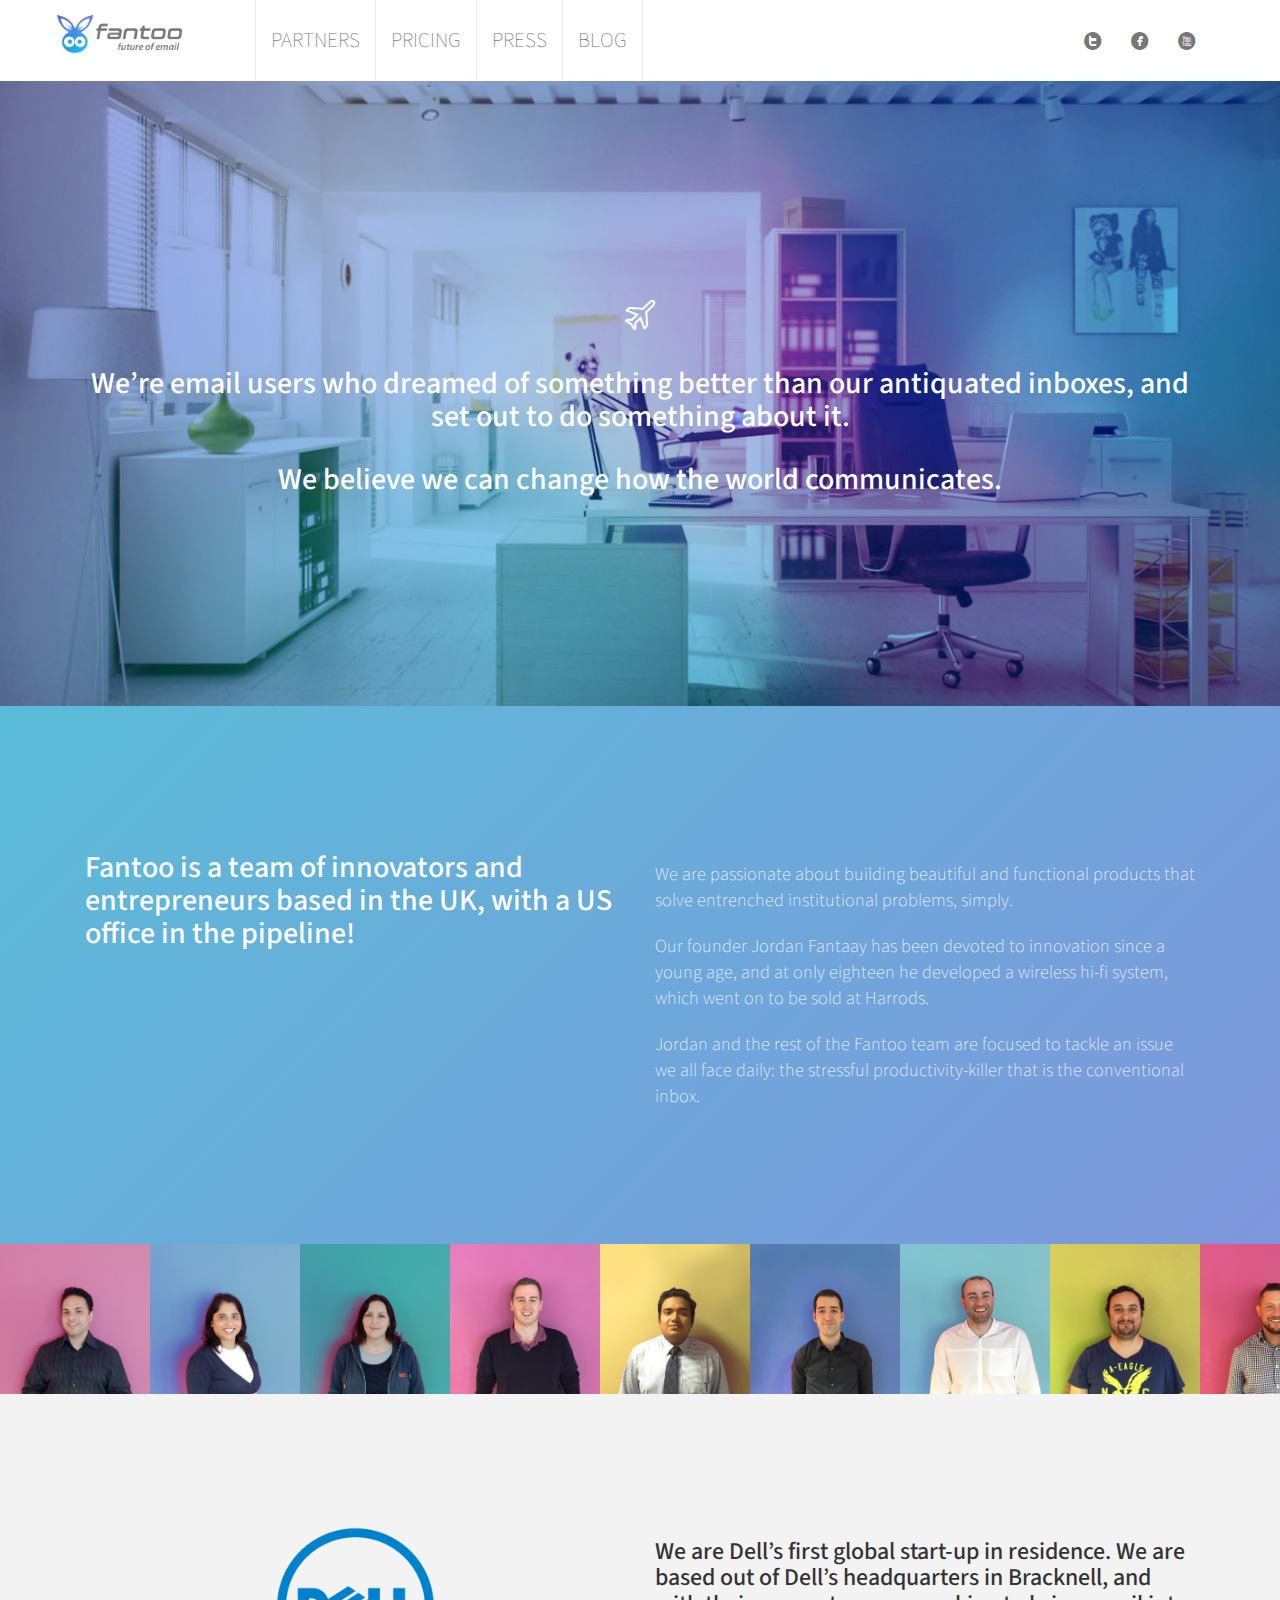
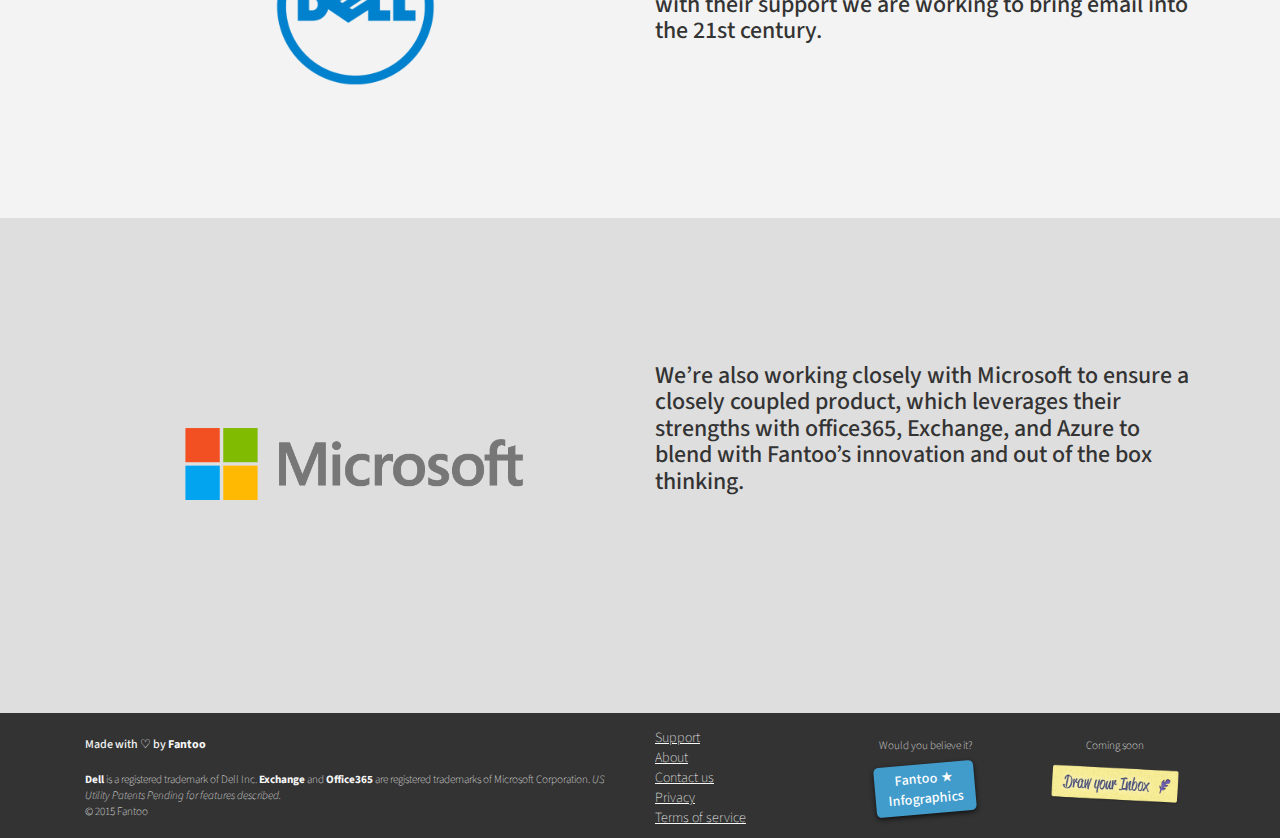
==== commit 67ce9de9: "general bug fixes, styling corrections and copying footer across all pages" ====
--- a/about.html
+++ b/about.html
@@ -97,8 +97,8 @@
     <footer class="container_fluid">
       <div class="container">
         <div class="col-xs-12 col-md-6 left_align_md">
-          <h6>Made with &#9825; by Fantoo</h6>
-          <p >Dell is a registered trademark of Dell Inc. Exchange and Office365 are registered trademarks of Microsoft Corporation. US Utility Patents Pending for features described.
+          <h6>Made with &#9825; by <strong>Fantoo</strong></h6>
+          <p ><strong>Dell</strong> is a registered trademark of Dell Inc. <strong>Exchange</strong> and <strong>Office365</strong> are registered trademarks of Microsoft Corporation. <em>US Utility Patents Pending for features described.</em>
           <br>
           &#169;  2015 Fantoo</p>
         </div>
@@ -109,13 +109,13 @@
           <li><a href="privacy.html">Privacy</a></li>
           <li><a href="terms_of_service.html">Terms of service</a></li>
         </ul>
-        <div class="col-xs-6 col-md-2 left_align_md">
+        <div class="col-xs-6 col-md-2">
           <p>Would you believe it?</p>
-          <a href="#">Fantoo ★ Infographics</a>
+          <a class="infographic" href="#">Fantoo ★ Infographics</a>
         </div>
-        <div class="col-xs-6 col-md-2 coming_soon left_align_md">
+        <div class="col-xs-6 col-md-2 hidden-xs coming_soon">
           <p class="col-xs-12 ">Coming soon</p>
-          <img class="col-xs-8 col-xs-offset-2" src="images/drawyourinbox.png">
+          <img class="col-xs-8 col-xs-offset-2 col-md-12 col-md-offset-0" src="images/drawyourinbox.png">
         </div>
       </div>
     </footer>
--- a/css/style.css
+++ b/css/style.css
@@ -170,8 +170,6 @@
 
 	.social_buttons a {
 		border: none;
-		font-size: 2em;
-
 	}
 
 	.social_buttons li {
